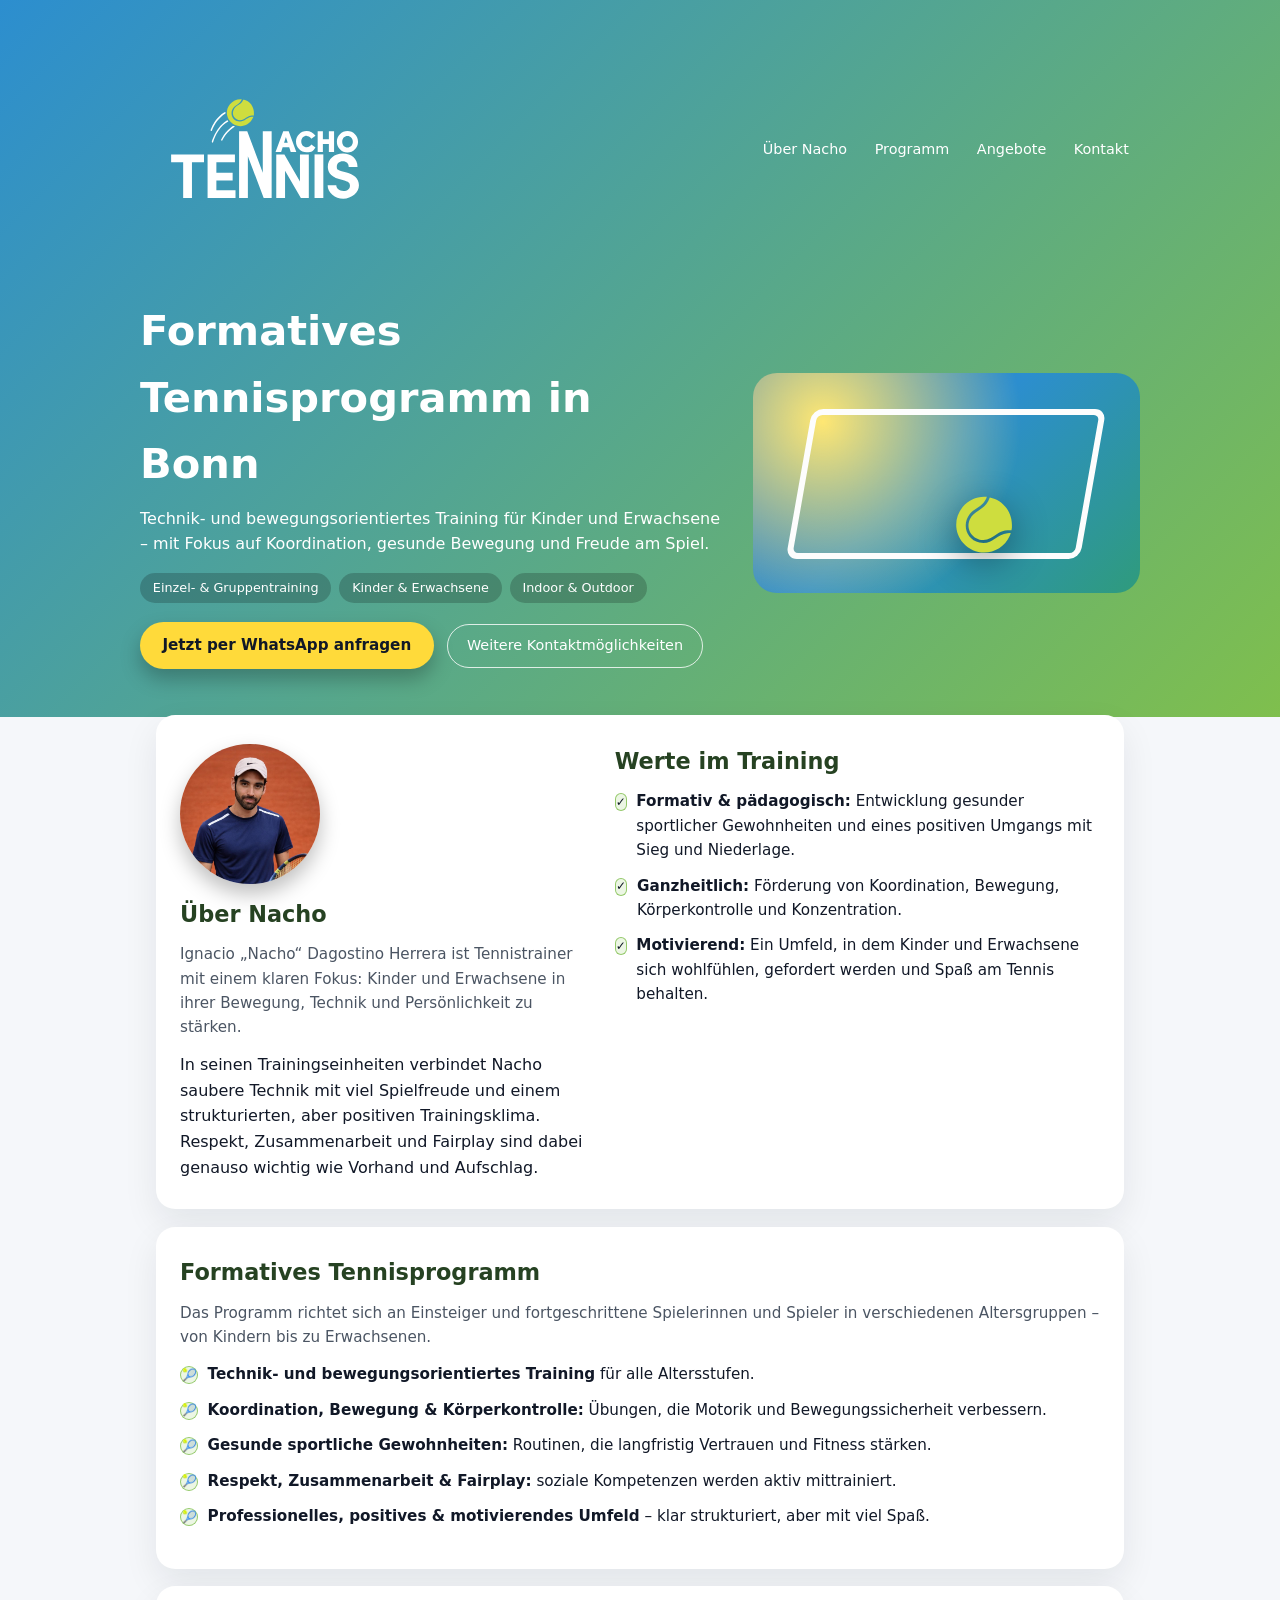
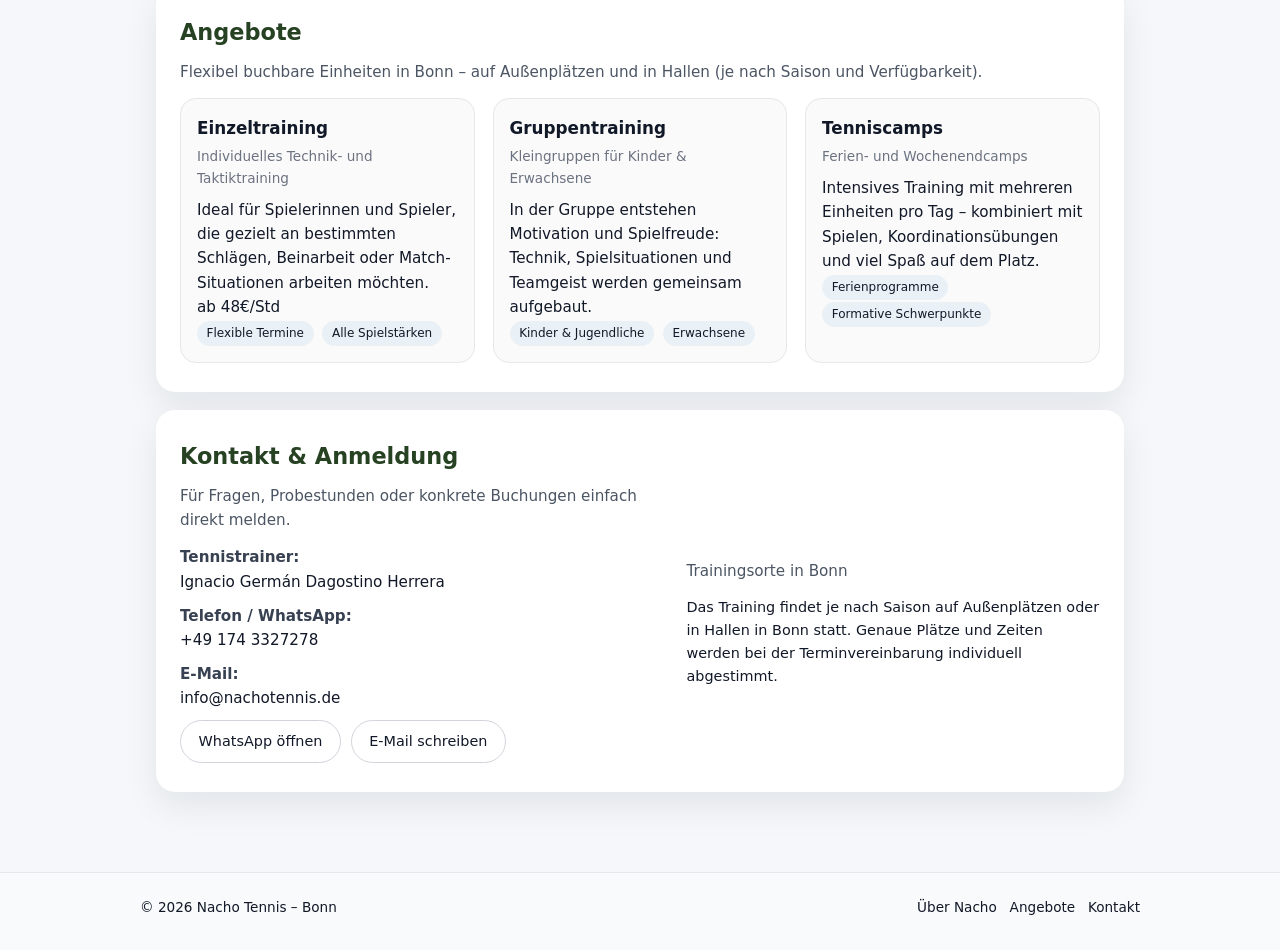
==== index.html @ 1a4c2d57 "Update index.html" ====
<html lang="de">
<head>
  <meta charset="UTF-8" />
  <title>Nacho Tennis – Formativer Tennisunterricht in Bonn</title>
  <meta name="viewport" content="width=device-width, initial-scale=1" />
  <meta name="description" content="Formatives Tennisprogramm in Bonn für Kinder und Erwachsene. Einzeltraining, Gruppentraining und Tenniscamps mit Tennistrainer Ignacio &quot;Nacho&quot; Dagostino Herrera." />
  <style>
    :root {
      --green: #7fbf4d;
      --dark-green: #264222;
      --blue: #2c8ecf;
      --bg: #f5f7fa;
      --accent: #ffda3a;
      --text: #111827;
      --max-width: 1000px;
    }
    * { box-sizing: border-box; margin: 0; padding: 0; }
    body {
      font-family: system-ui, -apple-system, BlinkMacSystemFont, "Segoe UI", sans-serif;
      background: var(--bg);
      color: var(--text);
      line-height: 1.6;
    }
    a { color: inherit; text-decoration: none; }

    header {
      background: linear-gradient(135deg, var(--blue), var(--green));
      color: #fff;
      padding: 1.5rem 1rem 3rem;
    }
    .nav {
      max-width: var(--max-width);
      margin: 0 auto 1.5rem;
      display: flex;
      justify-content: space-between;
      align-items: center;
    }
    .logo-img {
      height: 250px;
      width: auto;
      display: block;
    }
    .nav-links a {
      font-size: 0.9rem;
      padding: 0.3rem 0.7rem;
      border-radius: 999px;
    }
    .nav-links a:hover { background: rgba(255,255,255,0.2); }

    .hero {
      max-width: var(--max-width);
      margin: 0 auto;
      display: grid;
      grid-template-columns: minmax(0, 3fr) minmax(0, 2fr);
      gap: 2rem;
      align-items: center;
    }
    .hero h1 {
      font-size: clamp(2rem, 4vw, 2.6rem);
      margin-bottom: 0.5rem;
    }
    .hero p { margin-bottom: 1rem; }
    .hero-tags {
      display: flex;
      flex-wrap: wrap;
      gap: 0.5rem;
      margin-bottom: 1.2rem;
    }
    .hero-tag {
      font-size: 0.8rem;
      padding: 0.3rem 0.8rem;
      border-radius: 999px;
      background: rgba(0,0,0,0.2);
    }
    .btn-primary {
      display: inline-flex;
      align-items: center;
      justify-content: center;
      border-radius: 999px;
      padding: 0.7rem 1.4rem;
      background: var(--accent);
      color: #111827;
      font-weight: 600;
      font-size: 0.95rem;
      box-shadow: 0 10px 20px rgba(0,0,0,0.25);
      margin-right: 0.5rem;
    }
    .btn-primary:hover { transform: translateY(-1px); box-shadow: 0 14px 26px rgba(0,0,0,0.3); }
    .btn-secondary {
      display: inline-flex;
      align-items: center;
      justify-content: center;
      border-radius: 999px;
      padding: 0.6rem 1.2rem;
      border: 1px solid rgba(255,255,255,0.8);
      font-size: 0.9rem;
    }

    .hero-image {
      border-radius: 1.5rem;
      min-height: 220px;
      background:
        radial-gradient(circle at 18% 22%, #ffe773, transparent 55%),
        linear-gradient(135deg, #2e7ac2 0%, #2c8ecf 45%, #2f9b7c 100%);
      position: relative;
      overflow: hidden;
    }
    .hero-court-line {
      position: absolute;
      inset: 16% 12%;
      border: 6px solid #fdfdfd;
      border-radius: 0.7rem;
      transform: skewX(-10deg);
    }

  /* Pelota SVG personalizada */
.hero-ball-img {
  position: absolute;
  width: 70px;      /* ajusta este tamaño si la quieres más grande o más pequeña */
  left: 60%;
  bottom: 18%;
  transform: translateX(-50%);
  filter: drop-shadow(0 10px 18px rgba(0,0,0,0.4));
}

    main {
      max-width: var(--max-width);
      margin: -1.2rem auto 3rem;
      padding: 0 1rem 2rem;
    }
    section {
      background: #fff;
      border-radius: 1.2rem;
      padding: 1.8rem 1.5rem;
      margin-top: 1.1rem;
      box-shadow: 0 14px 35px rgba(15,23,42,0.08);
    }
    section h2 {
      font-size: 1.4rem;
      color: var(--dark-green);
      margin-bottom: 0.6rem;
    }
    .section-subtitle {
      font-size: 0.95rem;
      color: #4b5563;
      margin-bottom: 0.8rem;
    }

    .grid-two {
      display: grid;
      grid-template-columns: minmax(0,1.1fr) minmax(0,1.3fr);
      gap: 1.5rem;
      align-items: flex-start;
    }

    /* Foto de Nacho */
    .nacho-photo {
      width: 140px;
      height: 140px;
      border-radius: 999px;
      object-fit: cover;
      box-shadow: 0 10px 20px rgba(0,0,0,0.25);
      margin-bottom: 0.8rem;
    }

    .list-icon {
      list-style: none;
    }
    .list-icon li {
      display: flex;
      gap: 0.6rem;
      margin-bottom: 0.7rem;
      font-size: 0.95rem;
    }
    .bullet {
      width: 18px;
      height: 18px;
      border-radius: 999px;
      background: rgba(127,191,77,0.15);
      border: 1px solid rgba(127,191,77,0.8);
      display: inline-flex;
      align-items: center;
      justify-content: center;
      font-size: 0.75rem;
      margin-top: 0.25rem;
    }

    .offers {
      display: grid;
      grid-template-columns: repeat(auto-fit, minmax(230px, 1fr));
      gap: 1.1rem;
      margin-top: 0.5rem;
    }
    .offer-card {
      border-radius: 1rem;
      border: 1px solid #e5e7eb;
      background: #fafafa;
      padding: 1rem;
      font-size: 0.95rem;
    }
    .offer-card h3 {
      font-size: 1.05rem;
      margin-bottom: 0.3rem;
    }
    .offer-meta {
      font-size: 0.85rem;
      color: #6b7280;
      margin-bottom: 0.5rem;
    }
    .pill {
      display: inline-block;
      padding: 0.2rem 0.6rem;
      border-radius: 999px;
      background: rgba(44,142,207,0.08);
      font-size: 0.75rem;
      margin-right: 0.25rem;
      margin-top: 0.1rem;
    }

    .contact-grid {
      display: grid;
      grid-template-columns: minmax(0,1.4fr) minmax(0,1.2fr);
      gap: 1.5rem;
      align-items: center;
    }
    .contact-item { margin-bottom: 0.6rem; font-size: 0.95rem; }
    .contact-label { font-weight: 600; color: #374151; }
    .contact-actions {
      display: flex;
      flex-wrap: wrap;
      gap: 0.6rem;
      margin-top: 0.6rem;
    }
    .btn-outline {
      border-radius: 999px;
      border: 1px solid #d1d5db;
      padding: 0.55rem 1.1rem;
      font-size: 0.9rem;
      background: #fff;
      display: inline-flex;
      align-items: center;
      justify-content: center;
    }
    .btn-outline:hover { background: #f3f4f6; }

    footer {
      border-top: 1px solid #e5e7eb;
      padding: 1.5rem 1rem 2rem;
      background: #f9fafb;
      font-size: 0.85rem;
    }
    .footer-inner {
      max-width: var(--max-width);
      margin: 0 auto;
      display: flex;
      flex-wrap: wrap;
      justify-content: space-between;
      gap: 0.8rem;
      align-items: center;
    }
    .footer-links {
      display: flex;
      flex-wrap: wrap;
      gap: 0.8rem;
    }

    @media (max-width: 800px) {
      .hero { grid-template-columns: minmax(0,1fr); }
      .hero-image { order: -1; }
      .nav-links { display: none; }
      main { margin-top: -0.8rem; }
      .grid-two, .contact-grid { grid-template-columns: minmax(0,1fr); }
    }
    @media (max-width: 600px) {
      section { padding: 1.4rem 1.1rem; }
    }
  </style>
</head>
<body>
<header>
  <div class="nav">
    <a href="#" class="logo">
      <img src="Logo_Nacho-03.svg" alt="Nacho Tennis Logo" class="logo-img" />
    </a>
    <nav class="nav-links">
      <a href="#about">Über Nacho</a>
      <a href="#program">Programm</a>
      <a href="#offers">Angebote</a>
      <a href="#contact">Kontakt</a>
    </nav>
  </div>

  <div class="hero">
    <div>
      <h1>Formatives Tennisprogramm in Bonn</h1>
      <p>
        Technik- und bewegungsorientiertes Training für Kinder und Erwachsene – 
        mit Fokus auf Koordination, gesunde Bewegung und Freude am Spiel.
      </p>
      <div class="hero-tags">
        <div class="hero-tag">Einzel- &amp; Gruppentraining</div>
        <div class="hero-tag">Kinder &amp; Erwachsene</div>
        <div class="hero-tag">Indoor &amp; Outdoor</div>
      </div>
      <a class="btn-primary" href="https://wa.me/491743327278">Jetzt per WhatsApp anfragen</a>
      <a class="btn-secondary" href="#contact">Weitere Kontaktmöglichkeiten</a>
    </div>
    
<div class="hero-image" aria-hidden="true">
  <div class="hero-court-line"></div>
  <img src="pelota.svg" alt="Tennisball" class="hero-ball-img" />
</div>
    
  </div>
</header>

<main>
  <section id="about">
    <div class="grid-two">
      <div>
        <img src="nacho.jpg" alt="Ignacio &quot;Nacho&quot; Dagostino Herrera" class="nacho-photo" />
        <h2>Über Nacho</h2>
        <p class="section-subtitle">
          Ignacio „Nacho“ Dagostino Herrera ist Tennistrainer mit einem klaren Fokus:
          Kinder und Erwachsene in ihrer Bewegung, Technik und Persönlichkeit zu stärken.
        </p>
        <p>
          In seinen Trainingseinheiten verbindet Nacho saubere Technik mit viel Spielfreude
          und einem strukturierten, aber positiven Trainingsklima. Respekt, Zusammenarbeit
          und Fairplay sind dabei genauso wichtig wie Vorhand und Aufschlag.
        </p>
      </div>
      <div>
        <h2>Werte im Training</h2>
        <ul class="list-icon">
          <li>
            <div class="bullet">✓</div>
            <div><strong>Formativ &amp; pädagogisch:</strong> Entwicklung gesunder sportlicher Gewohnheiten
              und eines positiven Umgangs mit Sieg und Niederlage.</div>
          </li>
          <li>
            <div class="bullet">✓</div>
            <div><strong>Ganzheitlich:</strong> Förderung von Koordination, Bewegung, Körperkontrolle
              und Konzentration.</div>
          </li>
          <li>
            <div class="bullet">✓</div>
            <div><strong>Motivierend:</strong> Ein Umfeld, in dem Kinder und Erwachsene sich wohlfühlen,
              gefordert werden und Spaß am Tennis behalten.</div>
          </li>
        </ul>
      </div>
    </div>
  </section>

  <section id="program">
    <h2>Formatives Tennisprogramm</h2>
    <p class="section-subtitle">
      Das Programm richtet sich an Einsteiger und fortgeschrittene Spielerinnen und Spieler in
      verschiedenen Altersgruppen – von Kindern bis zu Erwachsenen.
    </p>
    <ul class="list-icon">
      <li>
        <div class="bullet">🎾</div>
        <div><strong>Technik- und bewegungsorientiertes Training</strong> für alle Altersstufen.</div>
      </li>
      <li>
        <div class="bullet">🎾</div>
        <div><strong>Koordination, Bewegung &amp; Körperkontrolle:</strong> Übungen, die Motorik und
          Bewegungssicherheit verbessern.</div>
      </li>
      <li>
        <div class="bullet">🎾</div>
        <div><strong>Gesunde sportliche Gewohnheiten:</strong> Routinen, die langfristig Vertrauen
          und Fitness stärken.</div>
      </li>
      <li>
        <div class="bullet">🎾</div>
        <div><strong>Respekt, Zusammenarbeit &amp; Fairplay:</strong> soziale Kompetenzen werden aktiv
          mittrainiert.</div>
      </li>
      <li>
        <div class="bullet">🎾</div>
        <div><strong>Professionelles, positives &amp; motivierendes Umfeld</strong> – klar strukturiert,
          aber mit viel Spaß.</div>
      </li>
    </ul>
  </section>

  <section id="offers">
    <h2>Angebote</h2>
    <p class="section-subtitle">
      Flexibel buchbare Einheiten in Bonn – auf Außenplätzen und in Hallen (je nach Saison und Verfügbarkeit).
    </p>
    <div class="offers">
      <div class="offer-card">
        <h3>Einzeltraining</h3>
        <div class="offer-meta">Individuelles Technik- und Taktiktraining</div>
        <p>Ideal für Spielerinnen und Spieler, die gezielt an bestimmten Schlägen,
          Beinarbeit oder Match-Situationen arbeiten möchten. <p>

           <p>ab 48€/Std </p>
        <div>
          <span class="pill">Flexible Termine</span>
          <span class="pill">Alle Spielstärken</span>
        </div>
      </div>
      <div class="offer-card">
        <h3>Gruppentraining</h3>
        <div class="offer-meta">Kleingruppen für Kinder &amp; Erwachsene</div>
        <p>In der Gruppe entstehen Motivation und Spielfreude: Technik, Spielsituationen
          und Teamgeist werden gemeinsam aufgebaut.</p>
        <div>
          <span class="pill">Kinder &amp; Jugendliche</span>
          <span class="pill">Erwachsene</span>
        </div>
      </div>
      <div class="offer-card">
        <h3>Tenniscamps</h3>
        <div class="offer-meta">Ferien- und Wochenendcamps</div>
        <p>Intensives Training mit mehreren Einheiten pro Tag – kombiniert mit Spielen,
          Koordinationsübungen und viel Spaß auf dem Platz.</p>
        <div>
          <span class="pill">Ferienprogramme</span>
          <span class="pill">Formative Schwerpunkte</span>
        </div>
      </div>
    </div>
  </section>

  <section id="contact">
    <h2>Kontakt &amp; Anmeldung</h2>
    <div class="contact-grid">
      <div>
        <p class="section-subtitle">
          Für Fragen, Probestunden oder konkrete Buchungen einfach direkt melden.
        </p>
        <div class="contact-item">
          <span class="contact-label">Tennistrainer:</span><br />
          Ignacio Germán Dagostino Herrera
        </div>
        <div class="contact-item">
          <span class="contact-label">Telefon / WhatsApp:</span><br />
          <a href="https://wa.me/491743327278">+49 174 3327278</a>
        </div>
        <div class="contact-item">
          <span class="contact-label">E-Mail:</span><br />
          <a href="mailto:info@nachotennis.de">info@nachotennis.de</a>
        </div>
        <div class="contact-actions">
          <a class="btn-outline" href="https://wa.me/491743327278">WhatsApp öffnen</a>
          <a class="btn-outline" href="mailto:info@nachotennis.de">E-Mail schreiben</a>
        </div>
      </div>
      <div>
        <p class="section-subtitle">
          Trainingsorte in Bonn
        </p>
        <p style="font-size:0.9rem;">
          Das Training findet je nach Saison auf Außenplätzen oder in Hallen in Bonn statt.
          Genaue Plätze und Zeiten werden bei der Terminvereinbarung individuell abgestimmt.
        </p>
      </div>
    </div>
  </section>
</main>

<footer>
  <div class="footer-inner">
    <div>© <span id="year"></span> Nacho Tennis – Bonn</div>
    <div class="footer-links">
      <a href="#about">Über Nacho</a>
      <a href="#offers">Angebote</a>
      <a href="#contact">Kontakt</a>
    </div>
  </div>
  <script>
    document.getElementById("year").textContent = new Date().getFullYear();
  </script>
</footer>
</body>
</html>
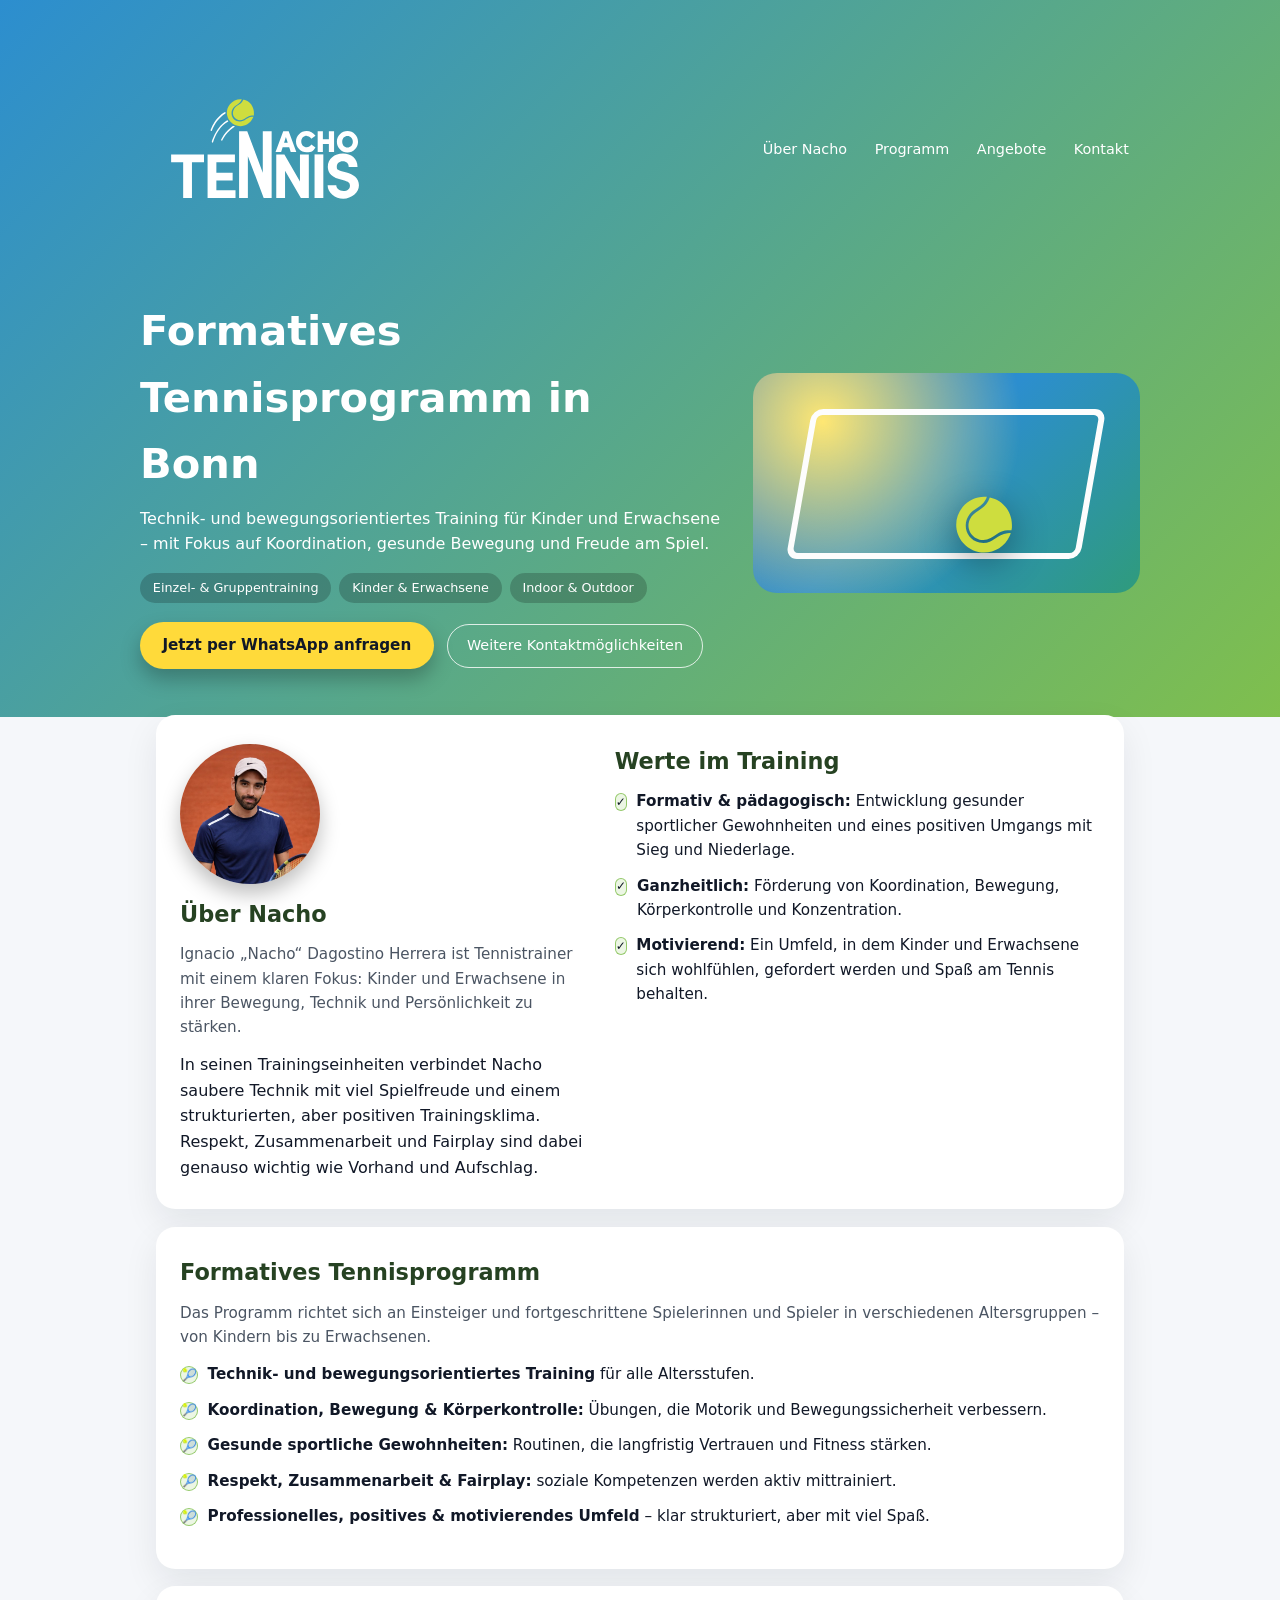
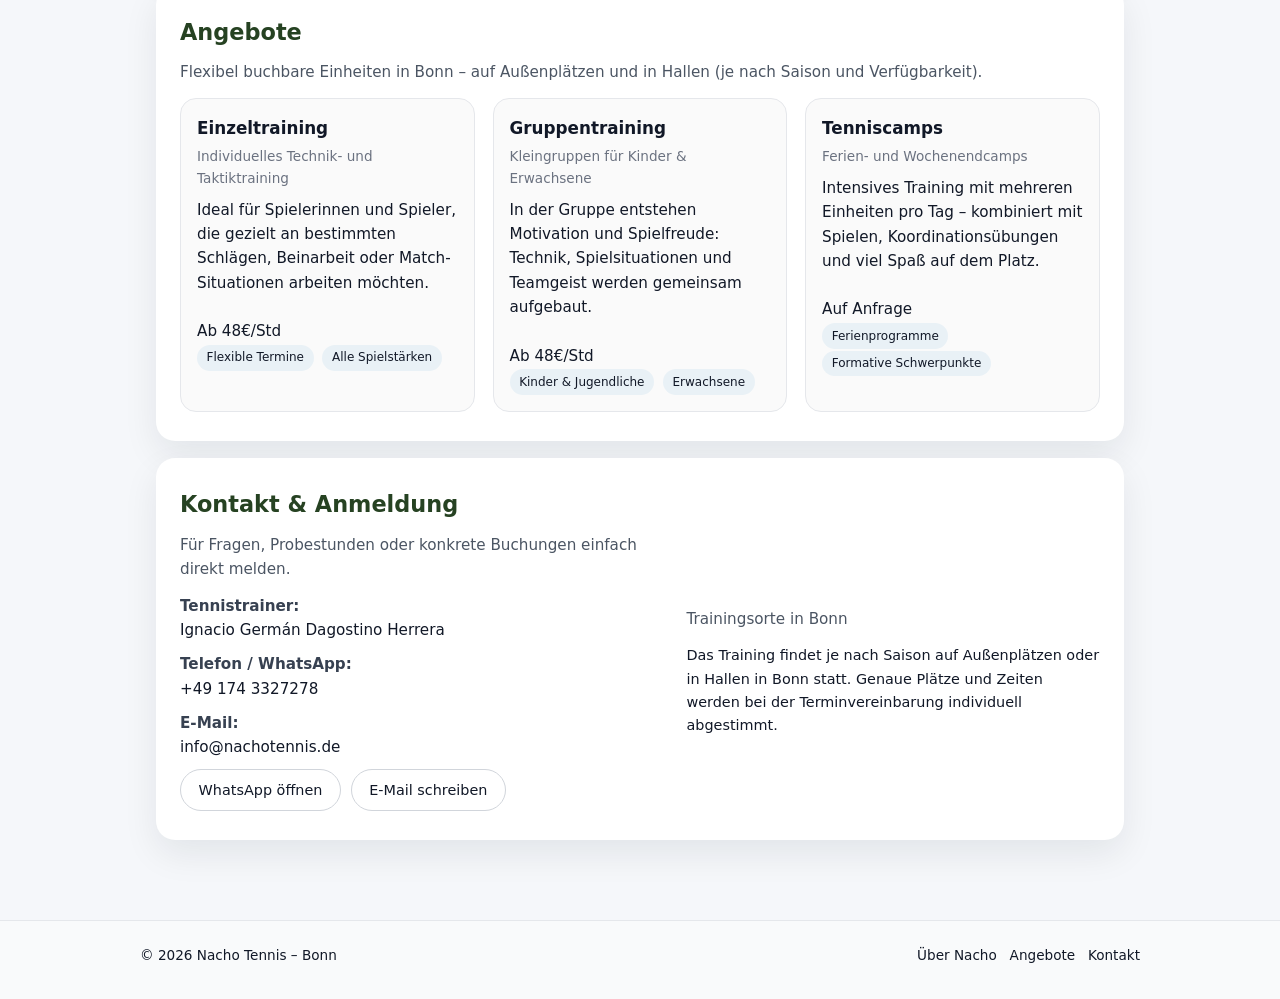
==== commit 3d70f1de: "Update index.html" ====
--- a/index.html
+++ b/index.html
@@ -397,9 +397,7 @@
         <h3>Einzeltraining</h3>
         <div class="offer-meta">Individuelles Technik- und Taktiktraining</div>
         <p>Ideal für Spielerinnen und Spieler, die gezielt an bestimmten Schlägen,
-          Beinarbeit oder Match-Situationen arbeiten möchten. <p>
-
-           <p>ab 48€/Std </p>
+          Beinarbeit oder Match-Situationen arbeiten möchten. <br> <br> Ab 48€/Std </p>
         <div>
           <span class="pill">Flexible Termine</span>
           <span class="pill">Alle Spielstärken</span>
@@ -409,7 +407,7 @@
         <h3>Gruppentraining</h3>
         <div class="offer-meta">Kleingruppen für Kinder &amp; Erwachsene</div>
         <p>In der Gruppe entstehen Motivation und Spielfreude: Technik, Spielsituationen
-          und Teamgeist werden gemeinsam aufgebaut.</p>
+          und Teamgeist werden gemeinsam aufgebaut.<br> <br> Ab 48€/Std </p>
         <div>
           <span class="pill">Kinder &amp; Jugendliche</span>
           <span class="pill">Erwachsene</span>
@@ -419,7 +417,7 @@
         <h3>Tenniscamps</h3>
         <div class="offer-meta">Ferien- und Wochenendcamps</div>
         <p>Intensives Training mit mehreren Einheiten pro Tag – kombiniert mit Spielen,
-          Koordinationsübungen und viel Spaß auf dem Platz.</p>
+          Koordinationsübungen und viel Spaß auf dem Platz.<br> <br> Auf Anfrage </p>
         <div>
           <span class="pill">Ferienprogramme</span>
           <span class="pill">Formative Schwerpunkte</span>
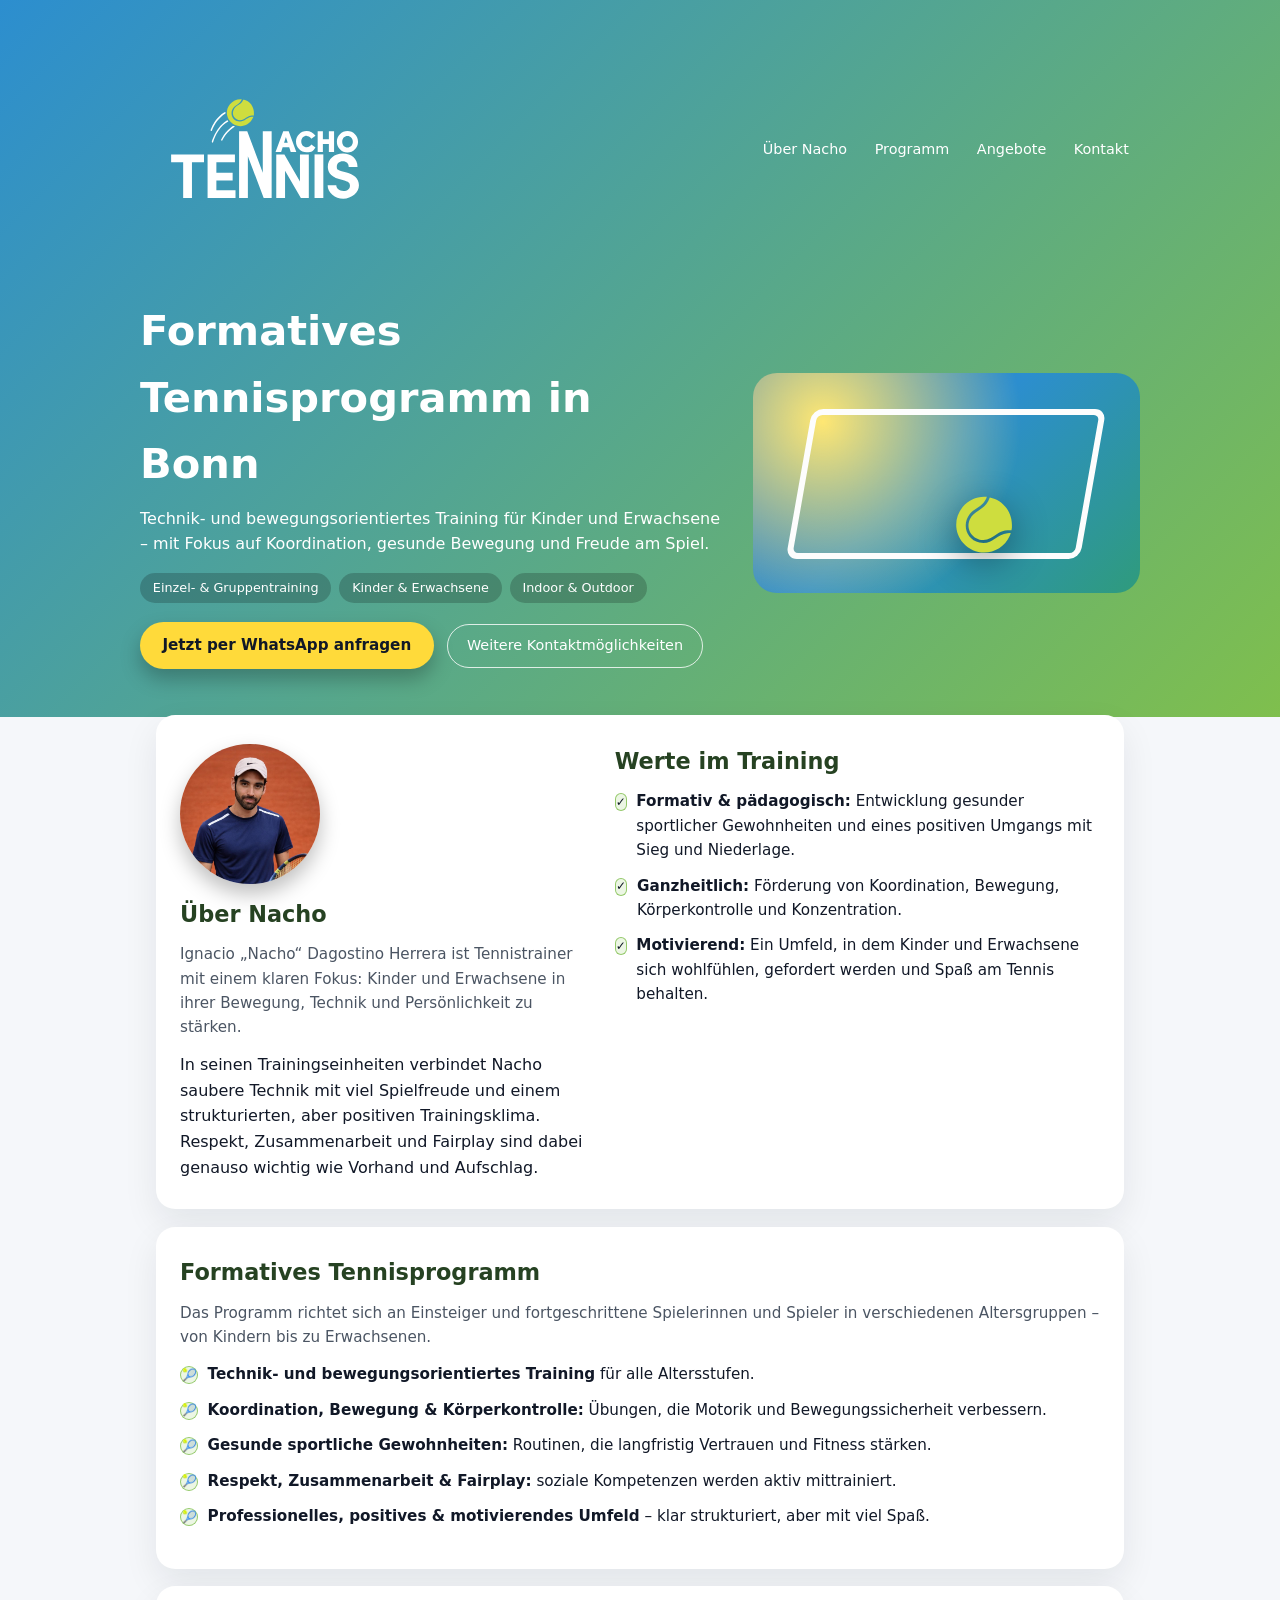
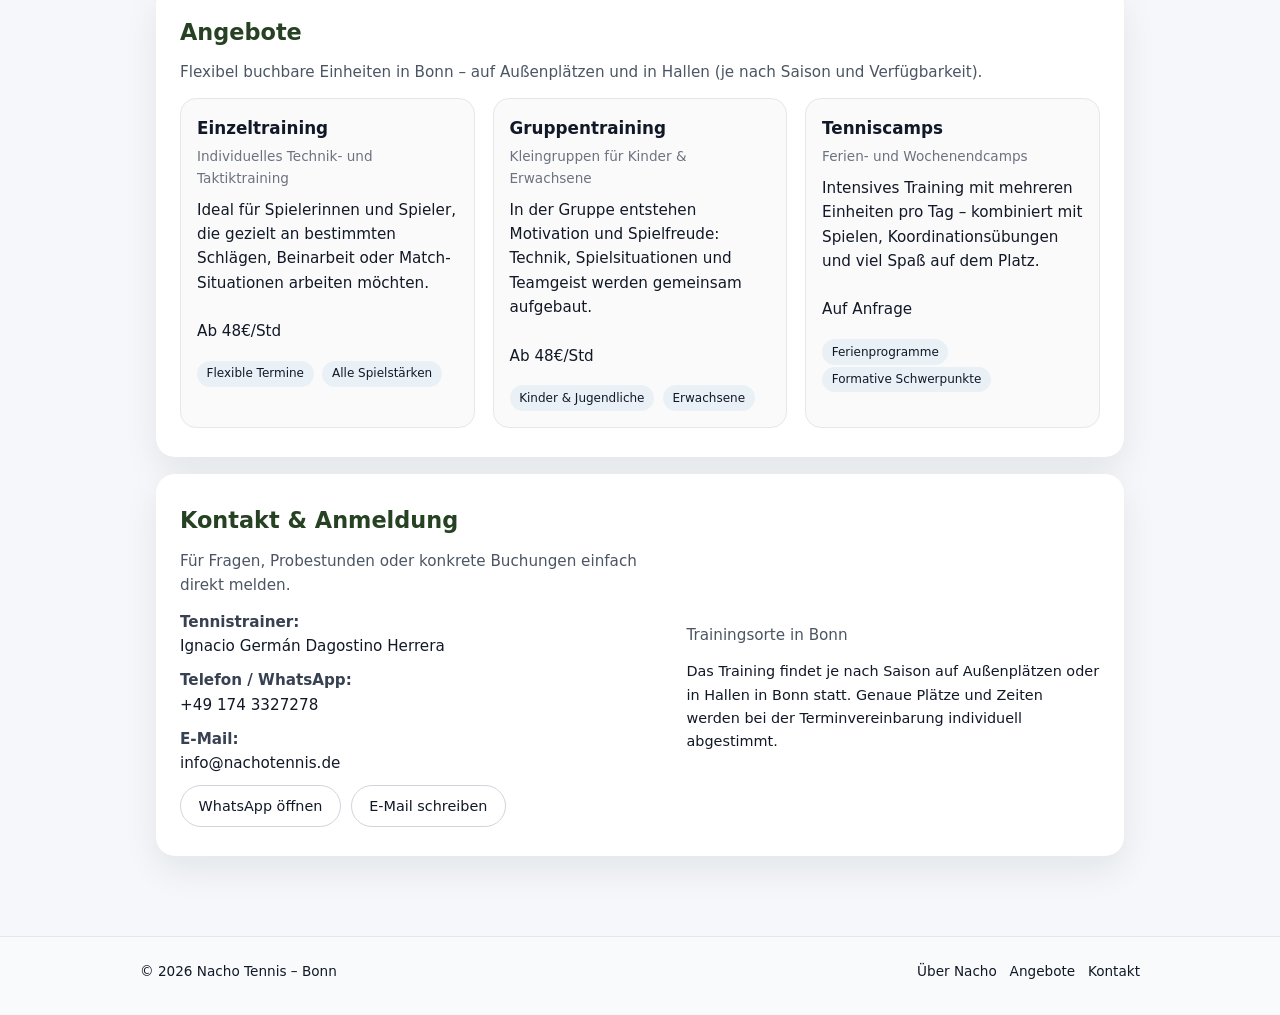
==== commit 6cda0215: "Update index.html" ====
--- a/index.html
+++ b/index.html
@@ -198,6 +198,9 @@
       padding: 1rem;
       font-size: 0.95rem;
     }
+    .offer-card p {
+  margin-bottom: 1rem;
+}
     .offer-card h3 {
       font-size: 1.05rem;
       margin-bottom: 0.3rem;
@@ -407,7 +410,7 @@
         <h3>Gruppentraining</h3>
         <div class="offer-meta">Kleingruppen für Kinder &amp; Erwachsene</div>
         <p>In der Gruppe entstehen Motivation und Spielfreude: Technik, Spielsituationen
-          und Teamgeist werden gemeinsam aufgebaut.<br> <br> Ab 48€/Std </p>
+          und Teamgeist werden gemeinsam aufgebaut.<br> <br> Ab 48€/Std</p>
         <div>
           <span class="pill">Kinder &amp; Jugendliche</span>
           <span class="pill">Erwachsene</span>
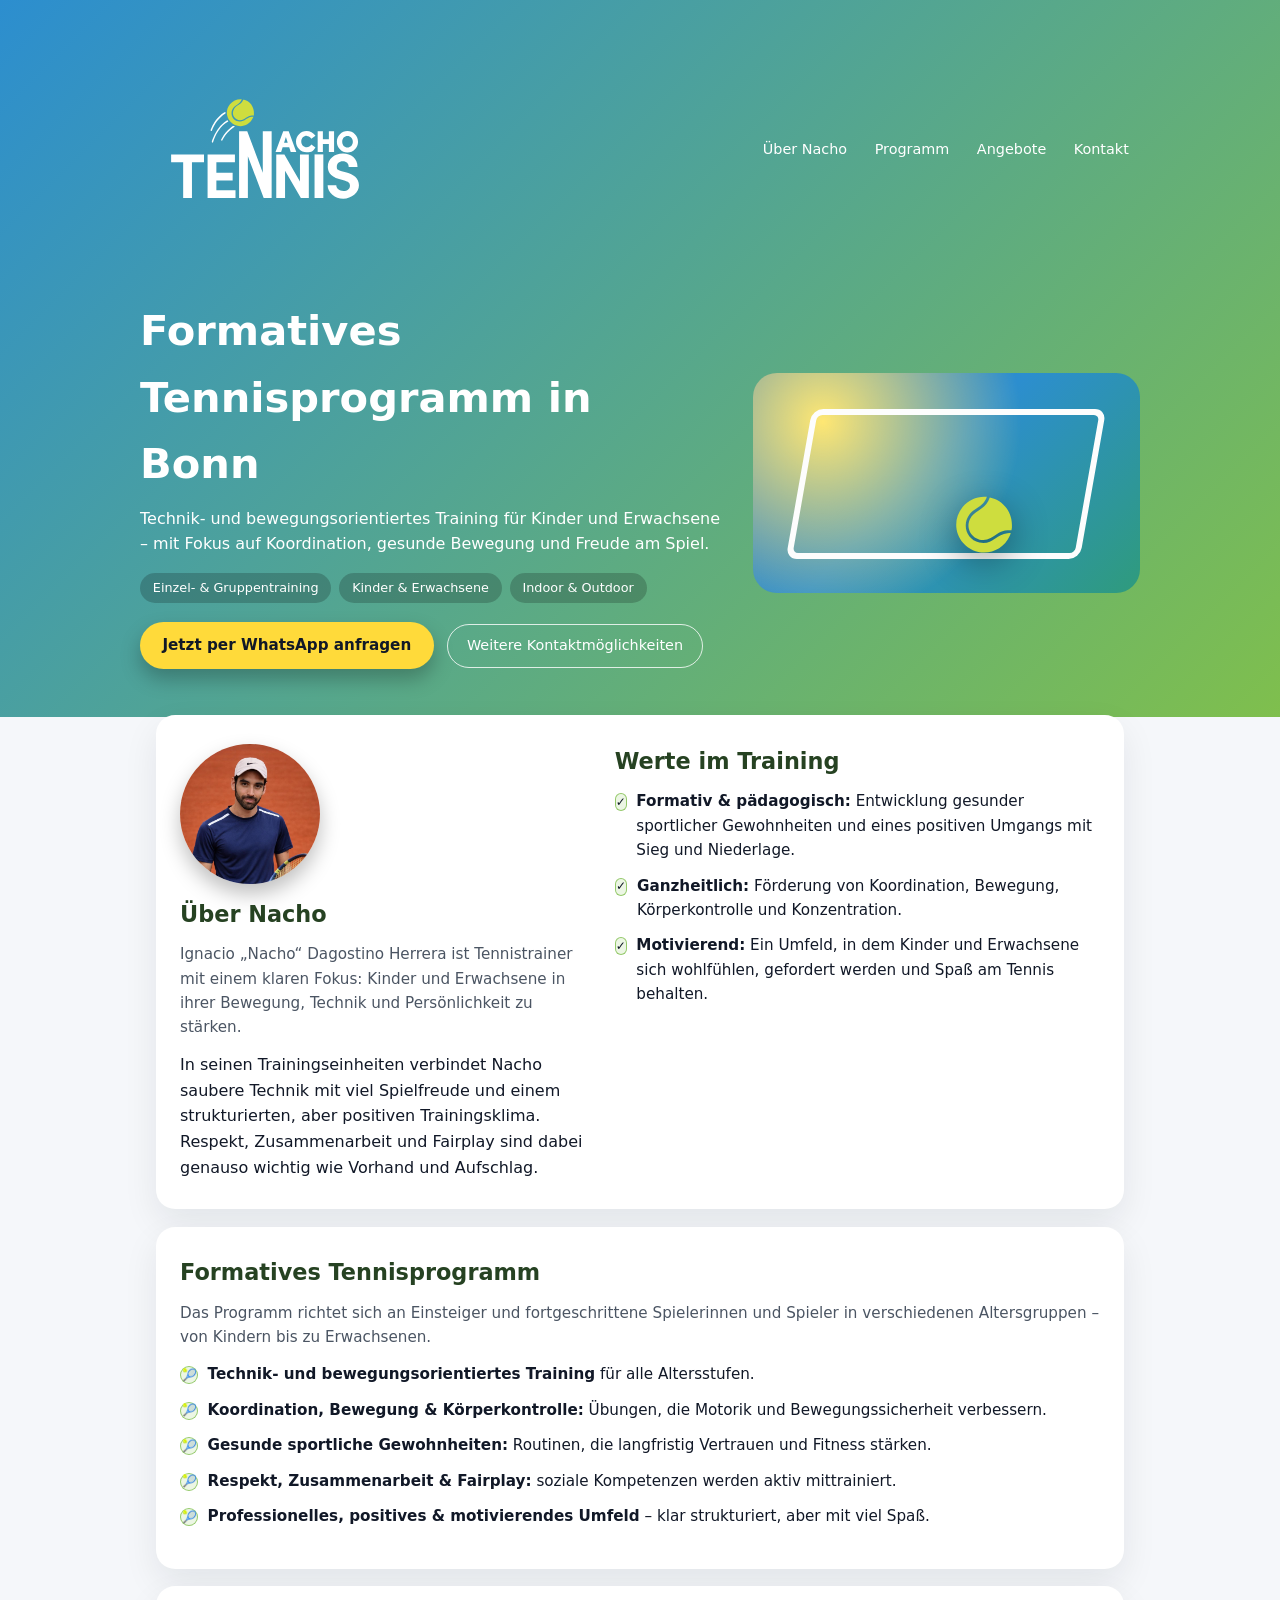
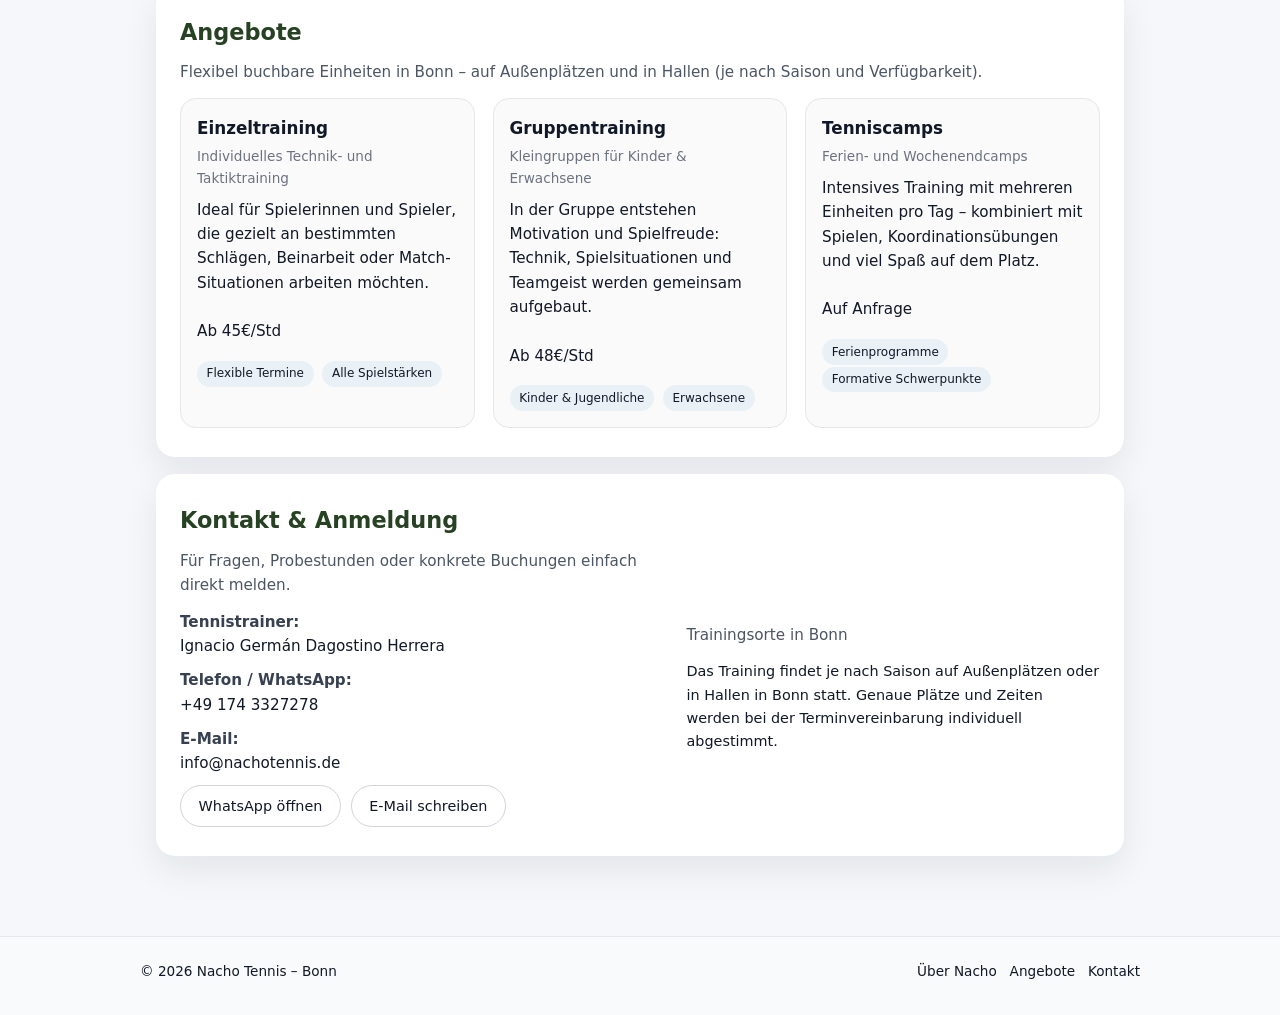
==== commit 09e5aaf3: "Update index.html" ====
--- a/index.html
+++ b/index.html
@@ -400,7 +400,7 @@
         <h3>Einzeltraining</h3>
         <div class="offer-meta">Individuelles Technik- und Taktiktraining</div>
         <p>Ideal für Spielerinnen und Spieler, die gezielt an bestimmten Schlägen,
-          Beinarbeit oder Match-Situationen arbeiten möchten. <br> <br> Ab 48€/Std </p>
+          Beinarbeit oder Match-Situationen arbeiten möchten. <br> <br> Ab 45€/Std </p>
         <div>
           <span class="pill">Flexible Termine</span>
           <span class="pill">Alle Spielstärken</span>
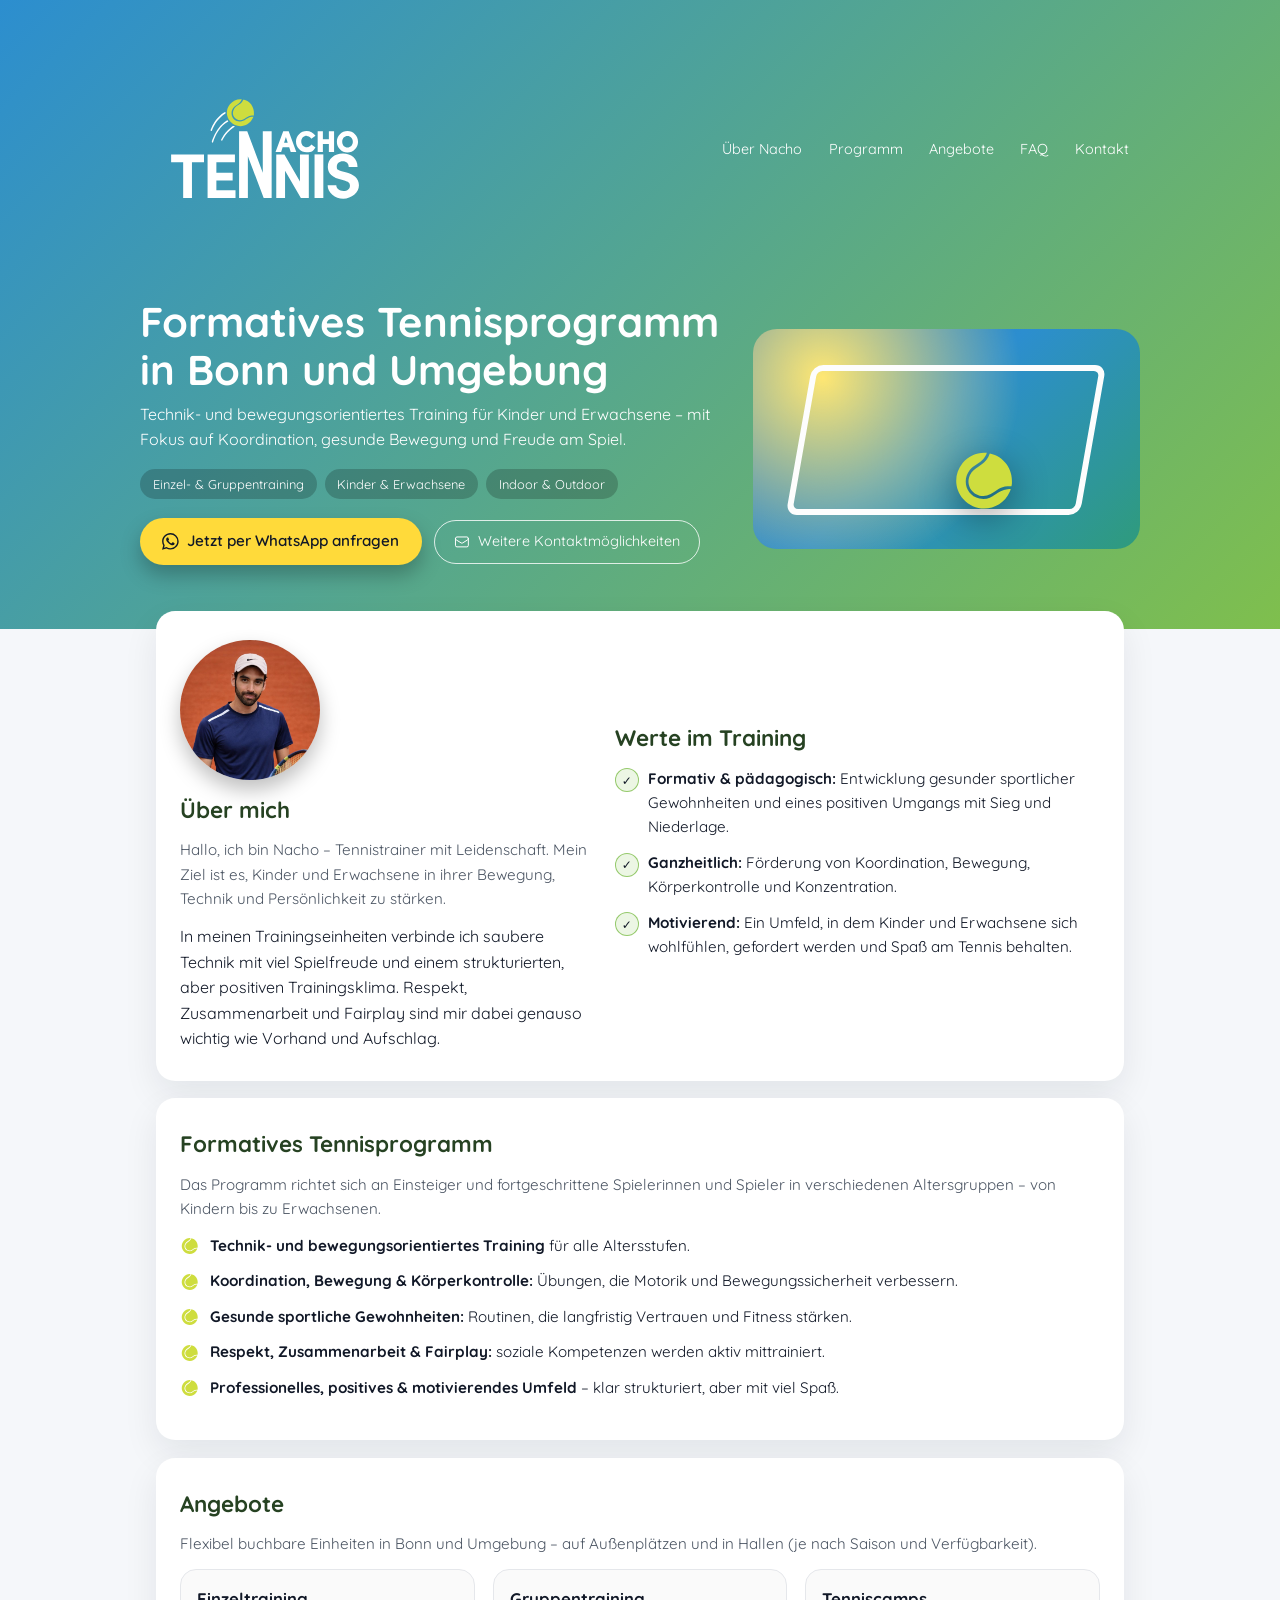
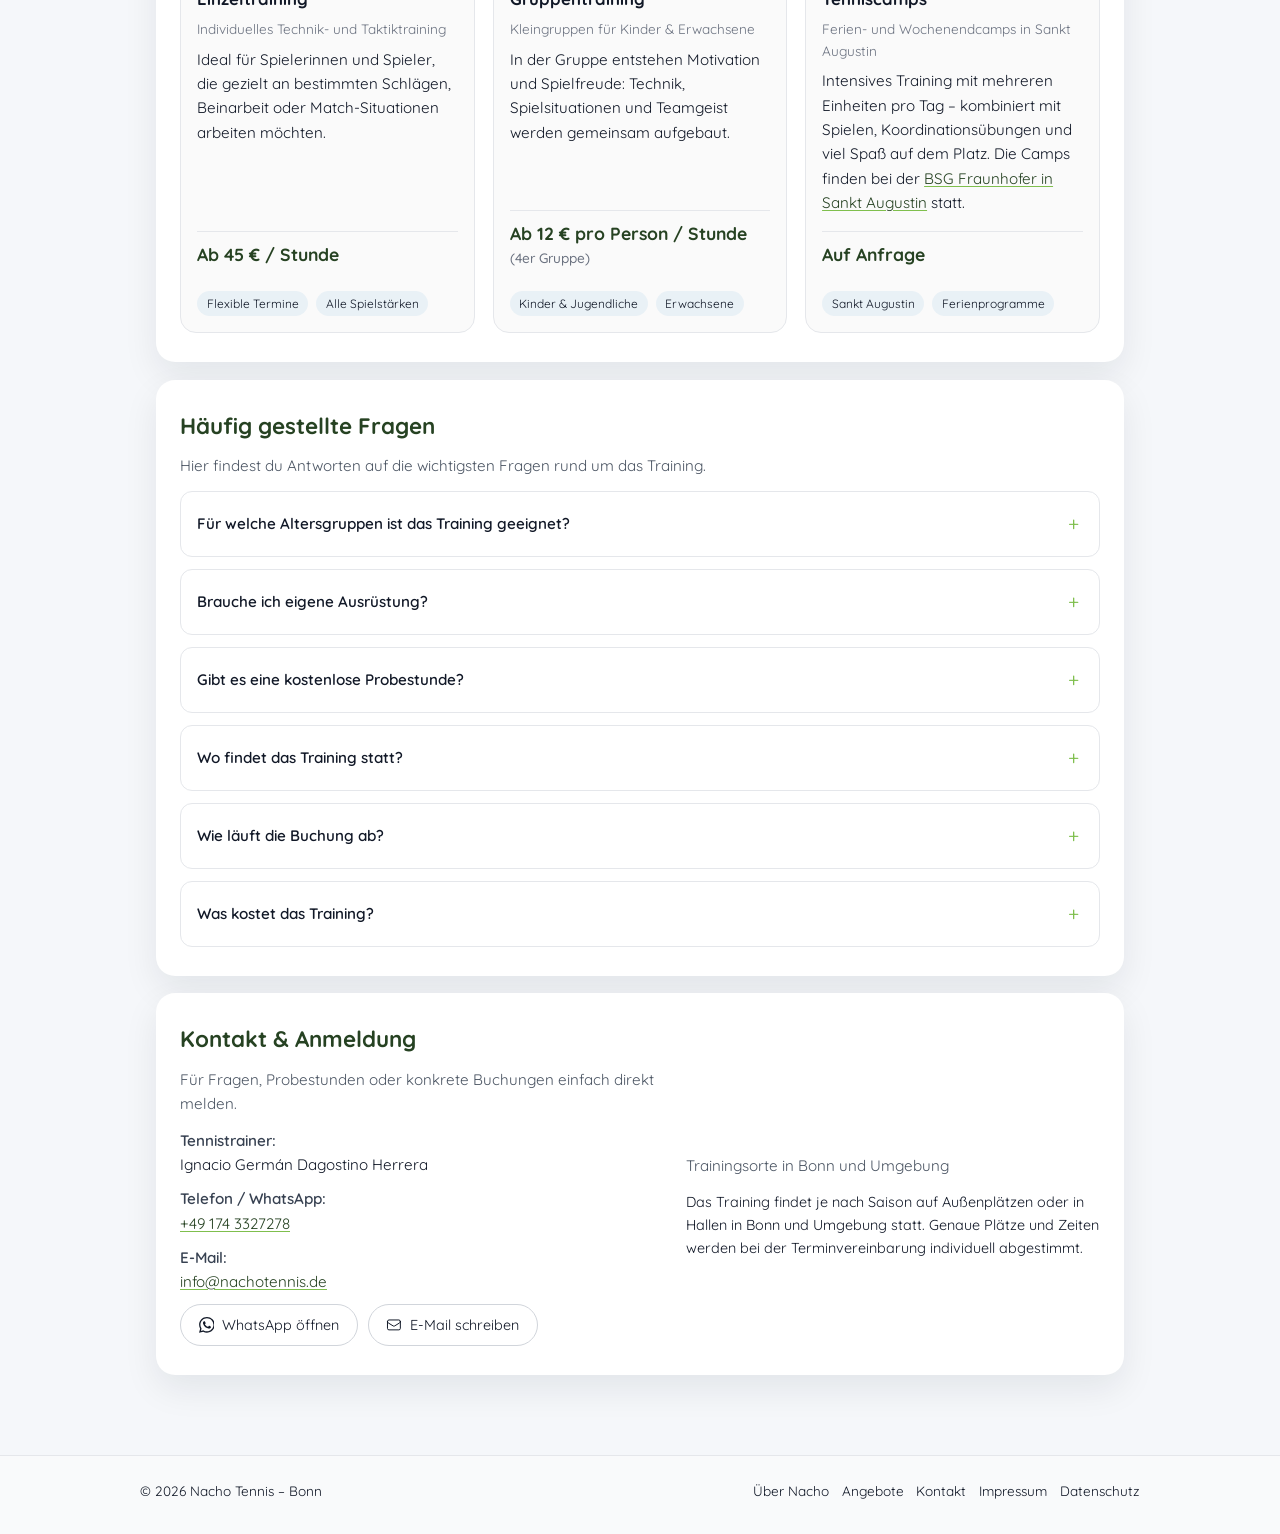
==== commit 058be2c5: "feat: add interactive features and styles for navigation, modals, and animations - Implemented JavaS" ====
--- a/index.html
+++ b/index.html
@@ -1,483 +1,530 @@
 <html lang="de">
-<head>
-  <meta charset="UTF-8" />
-  <title>Nacho Tennis – Formativer Tennisunterricht in Bonn</title>
-  <meta name="viewport" content="width=device-width, initial-scale=1" />
-  <meta name="description" content="Formatives Tennisprogramm in Bonn für Kinder und Erwachsene. Einzeltraining, Gruppentraining und Tenniscamps mit Tennistrainer Ignacio &quot;Nacho&quot; Dagostino Herrera." />
-  <style>
-    :root {
-      --green: #7fbf4d;
-      --dark-green: #264222;
-      --blue: #2c8ecf;
-      --bg: #f5f7fa;
-      --accent: #ffda3a;
-      --text: #111827;
-      --max-width: 1000px;
-    }
-    * { box-sizing: border-box; margin: 0; padding: 0; }
-    body {
-      font-family: system-ui, -apple-system, BlinkMacSystemFont, "Segoe UI", sans-serif;
-      background: var(--bg);
-      color: var(--text);
-      line-height: 1.6;
-    }
-    a { color: inherit; text-decoration: none; }
-
-    header {
-      background: linear-gradient(135deg, var(--blue), var(--green));
-      color: #fff;
-      padding: 1.5rem 1rem 3rem;
-    }
-    .nav {
-      max-width: var(--max-width);
-      margin: 0 auto 1.5rem;
-      display: flex;
-      justify-content: space-between;
-      align-items: center;
-    }
-    .logo-img {
-      height: 250px;
-      width: auto;
-      display: block;
-    }
-    .nav-links a {
-      font-size: 0.9rem;
-      padding: 0.3rem 0.7rem;
-      border-radius: 999px;
-    }
-    .nav-links a:hover { background: rgba(255,255,255,0.2); }
-
-    .hero {
-      max-width: var(--max-width);
-      margin: 0 auto;
-      display: grid;
-      grid-template-columns: minmax(0, 3fr) minmax(0, 2fr);
-      gap: 2rem;
-      align-items: center;
-    }
-    .hero h1 {
-      font-size: clamp(2rem, 4vw, 2.6rem);
-      margin-bottom: 0.5rem;
-    }
-    .hero p { margin-bottom: 1rem; }
-    .hero-tags {
-      display: flex;
-      flex-wrap: wrap;
-      gap: 0.5rem;
-      margin-bottom: 1.2rem;
-    }
-    .hero-tag {
-      font-size: 0.8rem;
-      padding: 0.3rem 0.8rem;
-      border-radius: 999px;
-      background: rgba(0,0,0,0.2);
-    }
-    .btn-primary {
-      display: inline-flex;
-      align-items: center;
-      justify-content: center;
-      border-radius: 999px;
-      padding: 0.7rem 1.4rem;
-      background: var(--accent);
-      color: #111827;
-      font-weight: 600;
-      font-size: 0.95rem;
-      box-shadow: 0 10px 20px rgba(0,0,0,0.25);
-      margin-right: 0.5rem;
-    }
-    .btn-primary:hover { transform: translateY(-1px); box-shadow: 0 14px 26px rgba(0,0,0,0.3); }
-    .btn-secondary {
-      display: inline-flex;
-      align-items: center;
-      justify-content: center;
-      border-radius: 999px;
-      padding: 0.6rem 1.2rem;
-      border: 1px solid rgba(255,255,255,0.8);
-      font-size: 0.9rem;
-    }
-
-    .hero-image {
-      border-radius: 1.5rem;
-      min-height: 220px;
-      background:
-        radial-gradient(circle at 18% 22%, #ffe773, transparent 55%),
-        linear-gradient(135deg, #2e7ac2 0%, #2c8ecf 45%, #2f9b7c 100%);
-      position: relative;
-      overflow: hidden;
-    }
-    .hero-court-line {
-      position: absolute;
-      inset: 16% 12%;
-      border: 6px solid #fdfdfd;
-      border-radius: 0.7rem;
-      transform: skewX(-10deg);
-    }
-
-  /* Pelota SVG personalizada */
-.hero-ball-img {
-  position: absolute;
-  width: 70px;      /* ajusta este tamaño si la quieres más grande o más pequeña */
-  left: 60%;
-  bottom: 18%;
-  transform: translateX(-50%);
-  filter: drop-shadow(0 10px 18px rgba(0,0,0,0.4));
-}
-
-    main {
-      max-width: var(--max-width);
-      margin: -1.2rem auto 3rem;
-      padding: 0 1rem 2rem;
-    }
-    section {
-      background: #fff;
-      border-radius: 1.2rem;
-      padding: 1.8rem 1.5rem;
-      margin-top: 1.1rem;
-      box-shadow: 0 14px 35px rgba(15,23,42,0.08);
-    }
-    section h2 {
-      font-size: 1.4rem;
-      color: var(--dark-green);
-      margin-bottom: 0.6rem;
-    }
-    .section-subtitle {
-      font-size: 0.95rem;
-      color: #4b5563;
-      margin-bottom: 0.8rem;
-    }
-
-    .grid-two {
-      display: grid;
-      grid-template-columns: minmax(0,1.1fr) minmax(0,1.3fr);
-      gap: 1.5rem;
-      align-items: flex-start;
-    }
-
-    /* Foto de Nacho */
-    .nacho-photo {
-      width: 140px;
-      height: 140px;
-      border-radius: 999px;
-      object-fit: cover;
-      box-shadow: 0 10px 20px rgba(0,0,0,0.25);
-      margin-bottom: 0.8rem;
-    }
-
-    .list-icon {
-      list-style: none;
-    }
-    .list-icon li {
-      display: flex;
-      gap: 0.6rem;
-      margin-bottom: 0.7rem;
-      font-size: 0.95rem;
-    }
-    .bullet {
-      width: 18px;
-      height: 18px;
-      border-radius: 999px;
-      background: rgba(127,191,77,0.15);
-      border: 1px solid rgba(127,191,77,0.8);
-      display: inline-flex;
-      align-items: center;
-      justify-content: center;
-      font-size: 0.75rem;
-      margin-top: 0.25rem;
-    }
-
-    .offers {
-      display: grid;
-      grid-template-columns: repeat(auto-fit, minmax(230px, 1fr));
-      gap: 1.1rem;
-      margin-top: 0.5rem;
-    }
-    .offer-card {
-      border-radius: 1rem;
-      border: 1px solid #e5e7eb;
-      background: #fafafa;
-      padding: 1rem;
-      font-size: 0.95rem;
-    }
-    .offer-card p {
-  margin-bottom: 1rem;
-}
-    .offer-card h3 {
-      font-size: 1.05rem;
-      margin-bottom: 0.3rem;
-    }
-    .offer-meta {
-      font-size: 0.85rem;
-      color: #6b7280;
-      margin-bottom: 0.5rem;
-    }
-    .pill {
-      display: inline-block;
-      padding: 0.2rem 0.6rem;
-      border-radius: 999px;
-      background: rgba(44,142,207,0.08);
-      font-size: 0.75rem;
-      margin-right: 0.25rem;
-      margin-top: 0.1rem;
-    }
-
-    .contact-grid {
-      display: grid;
-      grid-template-columns: minmax(0,1.4fr) minmax(0,1.2fr);
-      gap: 1.5rem;
-      align-items: center;
-    }
-    .contact-item { margin-bottom: 0.6rem; font-size: 0.95rem; }
-    .contact-label { font-weight: 600; color: #374151; }
-    .contact-actions {
-      display: flex;
-      flex-wrap: wrap;
-      gap: 0.6rem;
-      margin-top: 0.6rem;
-    }
-    .btn-outline {
-      border-radius: 999px;
-      border: 1px solid #d1d5db;
-      padding: 0.55rem 1.1rem;
-      font-size: 0.9rem;
-      background: #fff;
-      display: inline-flex;
-      align-items: center;
-      justify-content: center;
-    }
-    .btn-outline:hover { background: #f3f4f6; }
-
-    footer {
-      border-top: 1px solid #e5e7eb;
-      padding: 1.5rem 1rem 2rem;
-      background: #f9fafb;
-      font-size: 0.85rem;
-    }
-    .footer-inner {
-      max-width: var(--max-width);
-      margin: 0 auto;
-      display: flex;
-      flex-wrap: wrap;
-      justify-content: space-between;
-      gap: 0.8rem;
-      align-items: center;
-    }
-    .footer-links {
-      display: flex;
-      flex-wrap: wrap;
-      gap: 0.8rem;
-    }
-
-    @media (max-width: 800px) {
-      .hero { grid-template-columns: minmax(0,1fr); }
-      .hero-image { order: -1; }
-      .nav-links { display: none; }
-      main { margin-top: -0.8rem; }
-      .grid-two, .contact-grid { grid-template-columns: minmax(0,1fr); }
-    }
-    @media (max-width: 600px) {
-      section { padding: 1.4rem 1.1rem; }
-    }
-  </style>
-</head>
-<body>
-<header>
-  <div class="nav">
-    <a href="#" class="logo">
-      <img src="Logo_Nacho-03.svg" alt="Nacho Tennis Logo" class="logo-img" />
-    </a>
-    <nav class="nav-links">
-      <a href="#about">Über Nacho</a>
-      <a href="#program">Programm</a>
-      <a href="#offers">Angebote</a>
-      <a href="#contact">Kontakt</a>
-    </nav>
-  </div>
-
-  <div class="hero">
-    <div>
-      <h1>Formatives Tennisprogramm in Bonn</h1>
-      <p>
-        Technik- und bewegungsorientiertes Training für Kinder und Erwachsene – 
-        mit Fokus auf Koordination, gesunde Bewegung und Freude am Spiel.
-      </p>
-      <div class="hero-tags">
-        <div class="hero-tag">Einzel- &amp; Gruppentraining</div>
-        <div class="hero-tag">Kinder &amp; Erwachsene</div>
-        <div class="hero-tag">Indoor &amp; Outdoor</div>
+  <head>
+    <meta charset="UTF-8" />
+    <title>
+      Nacho Tennis – Formativer Tennisunterricht in Bonn und Umgebung
+    </title>
+    <meta name="viewport" content="width=device-width, initial-scale=1" />
+    <meta
+      name="description"
+      content='Formatives Tennisprogramm in Bonn und Umgebung für Kinder und Erwachsene. Einzeltraining, Gruppentraining und Tenniscamps mit Tennistrainer Ignacio "Nacho" Dagostino Herrera.'
+    />
+
+    <!-- Open Graph / WhatsApp Vorschau -->
+    <meta property="og:type" content="website" />
+    <meta property="og:url" content="https://nachotennis.de/" />
+    <meta
+      property="og:title"
+      content="Nacho Tennis – Formativer Tennisunterricht in Bonn und Umgebung"
+    />
+    <meta
+      property="og:description"
+      content="Formatives Tennisprogramm in Bonn und Umgebung für Kinder und Erwachsene. Einzeltraining, Gruppentraining und Tenniscamps."
+    />
+    <meta
+      property="og:image"
+      content="https://nachotennis.de/Logo_Nacho-03.svg"
+    />
+    <meta property="og:locale" content="de_DE" />
+
+    <!-- Twitter Card -->
+    <meta name="twitter:card" content="summary_large_image" />
+    <meta
+      name="twitter:title"
+      content="Nacho Tennis – Formativer Tennisunterricht in Bonn und Umgebung"
+    />
+    <meta
+      name="twitter:description"
+      content="Formatives Tennisprogramm in Bonn und Umgebung für Kinder und Erwachsene."
+    />
+    <meta
+      name="twitter:image"
+      content="https://nachotennis.de/Logo_Nacho-03.svg"
+    />
+
+    <!-- Google Font: Quicksand -->
+    <link rel="preconnect" href="https://fonts.googleapis.com" />
+    <link rel="preconnect" href="https://fonts.gstatic.com" crossorigin />
+    <link
+      href="https://fonts.googleapis.com/css2?family=Quicksand:wght@400;500;600;700&display=swap"
+      rel="stylesheet"
+    />
+
+    <!-- Schema.org LocalBusiness -->
+    <script type="application/ld+json">
+      {
+        "@context": "https://schema.org",
+        "@type": "LocalBusiness",
+        "name": "Nacho Tennis",
+        "description": "Formatives Tennisprogramm in Bonn und Umgebung für Kinder und Erwachsene. Einzeltraining, Gruppentraining und Tenniscamps.",
+        "url": "https://nachotennis.de",
+        "telephone": "+491743327278",
+        "email": "info@nachotennis.de",
+        "image": "https://nachotennis.de/Logo_Nacho-03.svg",
+        "priceRange": "€€",
+        "openingHoursSpecification": {
+          "@type": "OpeningHoursSpecification",
+          "dayOfWeek": [
+            "Monday",
+            "Tuesday",
+            "Wednesday",
+            "Thursday",
+            "Friday",
+            "Saturday",
+            "Sunday"
+          ],
+          "description": "Nach Vereinbarung"
+        },
+        "areaServed": [
+          { "@type": "City", "name": "Bonn" },
+          { "@type": "City", "name": "Sankt Augustin" },
+          { "@type": "City", "name": "Siegburg" },
+          { "@type": "City", "name": "Köln" }
+        ],
+        "sameAs": []
+      }
+    </script>
+
+    <link rel="stylesheet" href="style.css" />
+  </head>
+  <body>
+    <header>
+      <div class="nav">
+        <a href="#" class="logo">
+          <img
+            src="Logo_Nacho-03.svg"
+            alt="Nacho Tennis Logo"
+            class="logo-img"
+          />
+        </a>
+
+        <!-- Hamburger Button (Mobile) -->
+        <button
+          class="hamburger"
+          aria-label="Menü öffnen"
+          aria-expanded="false"
+        >
+          <span class="hamburger-line"></span>
+          <span class="hamburger-line"></span>
+          <span class="hamburger-line"></span>
+        </button>
+
+        <nav class="nav-links">
+          <a href="#about">Über Nacho</a>
+          <a href="#program">Programm</a>
+          <a href="#offers">Angebote</a>
+          <a href="#faq">FAQ</a>
+          <a href="#contact">Kontakt</a>
+        </nav>
       </div>
-      <a class="btn-primary" href="https://wa.me/491743327278">Jetzt per WhatsApp anfragen</a>
-      <a class="btn-secondary" href="#contact">Weitere Kontaktmöglichkeiten</a>
-    </div>
-    
-<div class="hero-image" aria-hidden="true">
-  <div class="hero-court-line"></div>
-  <img src="pelota.svg" alt="Tennisball" class="hero-ball-img" />
-</div>
-    
-  </div>
-</header>
-
-<main>
-  <section id="about">
-    <div class="grid-two">
-      <div>
-        <img src="nacho.jpg" alt="Ignacio &quot;Nacho&quot; Dagostino Herrera" class="nacho-photo" />
-        <h2>Über Nacho</h2>
+
+      <div class="hero">
+        <div class="hero-content">
+          <h1>Formatives Tennisprogramm in Bonn und Umgebung</h1>
+          <p>
+            Technik- und bewegungsorientiertes Training für Kinder und
+            Erwachsene – mit Fokus auf Koordination, gesunde Bewegung und Freude
+            am Spiel.
+          </p>
+          <div class="hero-tags">
+            <div class="hero-tag">Einzel- &amp; Gruppentraining</div>
+            <div class="hero-tag">Kinder &amp; Erwachsene</div>
+            <div class="hero-tag">Indoor &amp; Outdoor</div>
+          </div>
+          <a class="btn-primary" href="https://wa.me/491743327278">
+            <svg
+              class="btn-icon btn-icon--whatsapp"
+              viewBox="0 0 24 24"
+              xmlns="http://www.w3.org/2000/svg"
+              aria-hidden="true"
+            >
+              <path
+                d="M17.472 14.382c-.297-.149-1.758-.867-2.03-.967-.273-.099-.471-.148-.67.15-.197.297-.767.966-.94 1.164-.173.199-.347.223-.644.075-.297-.15-1.255-.463-2.39-1.475-.883-.788-1.48-1.761-1.653-2.059-.173-.297-.018-.458.13-.606.134-.133.298-.347.446-.52.149-.174.198-.298.298-.497.099-.198.05-.371-.025-.52-.075-.149-.669-1.612-.916-2.207-.242-.579-.487-.5-.669-.51-.173-.008-.371-.01-.57-.01-.198 0-.52.074-.792.372-.272.297-1.04 1.016-1.04 2.479 0 1.462 1.065 2.875 1.213 3.074.149.198 2.096 3.2 5.077 4.487.709.306 1.262.489 1.694.625.712.227 1.36.195 1.871.118.571-.085 1.758-.719 2.006-1.413.248-.694.248-1.289.173-1.413-.074-.124-.272-.198-.57-.347m-5.421 7.403h-.004a9.87 9.87 0 01-5.031-1.378l-.361-.214-3.741.982.998-3.648-.235-.374a9.86 9.86 0 01-1.51-5.26c.001-5.45 4.436-9.884 9.888-9.884 2.64 0 5.122 1.03 6.988 2.898a9.825 9.825 0 012.893 6.994c-.003 5.45-4.437 9.884-9.885 9.884m8.413-18.297A11.815 11.815 0 0012.05 0C5.495 0 .16 5.335.157 11.892c0 2.096.547 4.142 1.588 5.945L.057 24l6.305-1.654a11.882 11.882 0 005.683 1.448h.005c6.554 0 11.89-5.335 11.893-11.893a11.821 11.821 0 00-3.48-8.413Z"
+              />
+            </svg>
+            <span>Jetzt per WhatsApp anfragen</span>
+          </a>
+          <a class="btn-secondary" href="#contact">
+            <svg
+              class="btn-icon btn-icon--email"
+              viewBox="0 0 24 24"
+              xmlns="http://www.w3.org/2000/svg"
+              stroke-width="1.5"
+              aria-hidden="true"
+            >
+              <path
+                stroke-linecap="round"
+                stroke-linejoin="round"
+                d="M21.75 6.75v10.5a2.25 2.25 0 0 1-2.25 2.25h-15a2.25 2.25 0 0 1-2.25-2.25V6.75m19.5 0A2.25 2.25 0 0 0 19.5 4.5h-15a2.25 2.25 0 0 0-2.25 2.25m19.5 0v.243a2.25 2.25 0 0 1-1.07 1.916l-7.5 4.615a2.25 2.25 0 0 1-2.36 0L3.32 8.91a2.25 2.25 0 0 1-1.07-1.916V6.75"
+              />
+            </svg>
+            <span>Weitere Kontaktmöglichkeiten</span>
+          </a>
+        </div>
+
+        <div class="hero-image" aria-hidden="true">
+          <div class="hero-court-line"></div>
+          <img src="pelota.svg" alt="Tennisball" class="hero-ball-img" />
+        </div>
+      </div>
+    </header>
+
+    <main>
+      <section id="about" class="animate-on-scroll">
+        <div class="grid-two">
+          <div>
+            <img
+              src="nacho.jpg"
+              alt='Ignacio "Nacho" Dagostino Herrera'
+              class="nacho-photo"
+            />
+            <h2>Über mich</h2>
+            <p class="section-subtitle">
+              Hallo, ich bin Nacho – Tennistrainer mit Leidenschaft. Mein Ziel
+              ist es, Kinder und Erwachsene in ihrer Bewegung, Technik und
+              Persönlichkeit zu stärken.
+            </p>
+            <p>
+              In meinen Trainingseinheiten verbinde ich saubere Technik mit viel
+              Spielfreude und einem strukturierten, aber positiven
+              Trainingsklima. Respekt, Zusammenarbeit und Fairplay sind mir
+              dabei genauso wichtig wie Vorhand und Aufschlag.
+            </p>
+          </div>
+          <div>
+            <h2>Werte im Training</h2>
+            <ul class="list-icon">
+              <li>
+                <div class="bullet">✓</div>
+                <div>
+                  <strong>Formativ &amp; pädagogisch:</strong> Entwicklung
+                  gesunder sportlicher Gewohnheiten und eines positiven Umgangs
+                  mit Sieg und Niederlage.
+                </div>
+              </li>
+              <li>
+                <div class="bullet">✓</div>
+                <div>
+                  <strong>Ganzheitlich:</strong> Förderung von Koordination,
+                  Bewegung, Körperkontrolle und Konzentration.
+                </div>
+              </li>
+              <li>
+                <div class="bullet">✓</div>
+                <div>
+                  <strong>Motivierend:</strong> Ein Umfeld, in dem Kinder und
+                  Erwachsene sich wohlfühlen, gefordert werden und Spaß am
+                  Tennis behalten.
+                </div>
+              </li>
+            </ul>
+          </div>
+        </div>
+      </section>
+
+      <section id="program" class="animate-on-scroll">
+        <h2>Formatives Tennisprogramm</h2>
         <p class="section-subtitle">
-          Ignacio „Nacho“ Dagostino Herrera ist Tennistrainer mit einem klaren Fokus:
-          Kinder und Erwachsene in ihrer Bewegung, Technik und Persönlichkeit zu stärken.
+          Das Programm richtet sich an Einsteiger und fortgeschrittene
+          Spielerinnen und Spieler in verschiedenen Altersgruppen – von Kindern
+          bis zu Erwachsenen.
         </p>
-        <p>
-          In seinen Trainingseinheiten verbindet Nacho saubere Technik mit viel Spielfreude
-          und einem strukturierten, aber positiven Trainingsklima. Respekt, Zusammenarbeit
-          und Fairplay sind dabei genauso wichtig wie Vorhand und Aufschlag.
-        </p>
-      </div>
-      <div>
-        <h2>Werte im Training</h2>
         <ul class="list-icon">
           <li>
-            <div class="bullet">✓</div>
-            <div><strong>Formativ &amp; pädagogisch:</strong> Entwicklung gesunder sportlicher Gewohnheiten
-              und eines positiven Umgangs mit Sieg und Niederlage.</div>
+            <div class="bullet-ball">
+              <img src="pelota.svg" alt="" aria-hidden="true" />
+            </div>
+            <div>
+              <strong>Technik- und bewegungsorientiertes Training</strong> für
+              alle Altersstufen.
+            </div>
           </li>
           <li>
-            <div class="bullet">✓</div>
-            <div><strong>Ganzheitlich:</strong> Förderung von Koordination, Bewegung, Körperkontrolle
-              und Konzentration.</div>
+            <div class="bullet-ball">
+              <img src="pelota.svg" alt="" aria-hidden="true" />
+            </div>
+            <div>
+              <strong>Koordination, Bewegung &amp; Körperkontrolle:</strong>
+              Übungen, die Motorik und Bewegungssicherheit verbessern.
+            </div>
           </li>
           <li>
-            <div class="bullet">✓</div>
-            <div><strong>Motivierend:</strong> Ein Umfeld, in dem Kinder und Erwachsene sich wohlfühlen,
-              gefordert werden und Spaß am Tennis behalten.</div>
+            <div class="bullet-ball">
+              <img src="pelota.svg" alt="" aria-hidden="true" />
+            </div>
+            <div>
+              <strong>Gesunde sportliche Gewohnheiten:</strong> Routinen, die
+              langfristig Vertrauen und Fitness stärken.
+            </div>
+          </li>
+          <li>
+            <div class="bullet-ball">
+              <img src="pelota.svg" alt="" aria-hidden="true" />
+            </div>
+            <div>
+              <strong>Respekt, Zusammenarbeit &amp; Fairplay:</strong> soziale
+              Kompetenzen werden aktiv mittrainiert.
+            </div>
+          </li>
+          <li>
+            <div class="bullet-ball">
+              <img src="pelota.svg" alt="" aria-hidden="true" />
+            </div>
+            <div>
+              <strong
+                >Professionelles, positives &amp; motivierendes Umfeld</strong
+              >
+              – klar strukturiert, aber mit viel Spaß.
+            </div>
           </li>
         </ul>
+      </section>
+
+      <section id="offers" class="animate-on-scroll">
+        <h2>Angebote</h2>
+        <p class="section-subtitle">
+          Flexibel buchbare Einheiten in Bonn und Umgebung – auf Außenplätzen
+          und in Hallen (je nach Saison und Verfügbarkeit).
+        </p>
+        <div class="offers">
+          <div class="offer-card">
+            <h3>Einzeltraining</h3>
+            <div class="offer-meta">
+              Individuelles Technik- und Taktiktraining
+            </div>
+            <p>
+              Ideal für Spielerinnen und Spieler, die gezielt an bestimmten
+              Schlägen, Beinarbeit oder Match-Situationen arbeiten möchten.
+            </p>
+            <div class="offer-price">Ab 45 € / Stunde</div>
+            <div>
+              <span class="pill">Flexible Termine</span>
+              <span class="pill">Alle Spielstärken</span>
+            </div>
+          </div>
+          <div class="offer-card">
+            <h3>Gruppentraining</h3>
+            <div class="offer-meta">
+              Kleingruppen für Kinder &amp; Erwachsene
+            </div>
+            <p>
+              In der Gruppe entstehen Motivation und Spielfreude: Technik,
+              Spielsituationen und Teamgeist werden gemeinsam aufgebaut.
+            </p>
+            <div class="offer-price">
+              Ab 12 € pro Person / Stunde
+              <span class="offer-price-note">(4er Gruppe)</span>
+            </div>
+            <div>
+              <span class="pill">Kinder &amp; Jugendliche</span>
+              <span class="pill">Erwachsene</span>
+            </div>
+          </div>
+          <div class="offer-card">
+            <h3>Tenniscamps</h3>
+            <div class="offer-meta">
+              Ferien- und Wochenendcamps in Sankt Augustin
+            </div>
+            <p>
+              Intensives Training mit mehreren Einheiten pro Tag – kombiniert
+              mit Spielen, Koordinationsübungen und viel Spaß auf dem Platz. Die
+              Camps finden bei der
+              <a
+                href="https://bsg.izb.fraunhofer.de/de/sportarten/tennis.html"
+                target="_blank"
+                rel="noopener noreferrer"
+                >BSG Fraunhofer in Sankt Augustin</a
+              >
+              statt.
+            </p>
+            <div class="offer-price">Auf Anfrage</div>
+            <div>
+              <span class="pill">Sankt Augustin</span>
+              <span class="pill">Ferienprogramme</span>
+            </div>
+          </div>
+        </div>
+      </section>
+
+      <section id="faq" class="animate-on-scroll">
+        <h2>Häufig gestellte Fragen</h2>
+        <p class="section-subtitle">
+          Hier findest du Antworten auf die wichtigsten Fragen rund um das
+          Training.
+        </p>
+        <div class="faq-list">
+          <details class="faq-item">
+            <summary class="faq-question">
+              Für welche Altersgruppen ist das Training geeignet?
+            </summary>
+            <div class="faq-answer">
+              <div class="faq-answer-inner">
+                <p>
+                  Das Training richtet sich an alle Altersgruppen – von Kindern
+                  ab ca. 5 Jahren bis zu Erwachsenen jeden Alters. Die Inhalte
+                  werden individuell an das Alter und die Spielstärke angepasst.
+                </p>
+              </div>
+            </div>
+          </details>
+          <details class="faq-item">
+            <summary class="faq-question">
+              Brauche ich eigene Ausrüstung?
+            </summary>
+            <div class="faq-answer">
+              <div class="faq-answer-inner">
+                <p>
+                  Für den Anfang reichen Sportkleidung und Hallenschuhe (bzw.
+                  Außenschuhe je nach Saison). Schläger können bei Bedarf
+                  gestellt werden. Bei regelmäßigem Training empfehle ich jedoch
+                  einen eigenen, passenden Schläger.
+                </p>
+              </div>
+            </div>
+          </details>
+          <details class="faq-item">
+            <summary class="faq-question">
+              Gibt es eine kostenlose Probestunde?
+            </summary>
+            <div class="faq-answer">
+              <div class="faq-answer-inner">
+                <p>
+                  Ja, gerne biete ich eine unverbindliche Schnupperstunde an.
+                  Einfach per WhatsApp oder E-Mail melden, um einen Termin zu
+                  vereinbaren.
+                </p>
+              </div>
+            </div>
+          </details>
+          <details class="faq-item">
+            <summary class="faq-question">
+              Wo findet das Training statt?
+            </summary>
+            <div class="faq-answer">
+              <div class="faq-answer-inner">
+                <p>
+                  Das Training findet auf verschiedenen Plätzen in Bonn und
+                  Umgebung statt – je nach Saison auf Außenplätzen oder in
+                  Hallen. Der genaue Ort wird bei der Terminvereinbarung
+                  abgestimmt.
+                </p>
+              </div>
+            </div>
+          </details>
+          <details class="faq-item">
+            <summary class="faq-question">Wie läuft die Buchung ab?</summary>
+            <div class="faq-answer">
+              <div class="faq-answer-inner">
+                <p>
+                  Einfach per WhatsApp oder E-Mail Kontakt aufnehmen. Wir
+                  besprechen gemeinsam deine Ziele, passende Trainingszeiten und
+                  den Ort. Danach können wir direkt loslegen!
+                </p>
+              </div>
+            </div>
+          </details>
+          <details class="faq-item">
+            <summary class="faq-question">Was kostet das Training?</summary>
+            <div class="faq-answer">
+              <div class="faq-answer-inner">
+                <p>
+                  Einzeltraining beginnt ab 45 € pro Stunde. Gruppentraining ist
+                  bereits ab 12 € pro Person möglich (bei 4 Teilnehmern). Für
+                  individuelle Pakete oder regelmäßiges Training gibt es auf
+                  Anfrage angepasste Konditionen.
+                </p>
+              </div>
+            </div>
+          </details>
+        </div>
+      </section>
+
+      <section id="contact" class="animate-on-scroll">
+        <h2>Kontakt &amp; Anmeldung</h2>
+        <div class="contact-grid">
+          <div>
+            <p class="section-subtitle">
+              Für Fragen, Probestunden oder konkrete Buchungen einfach direkt
+              melden.
+            </p>
+            <div class="contact-item">
+              <span class="contact-label">Tennistrainer:</span><br />
+              Ignacio Germán Dagostino Herrera
+            </div>
+            <div class="contact-item">
+              <span class="contact-label">Telefon / WhatsApp:</span><br />
+              <a href="https://wa.me/491743327278">+49 174 3327278</a>
+            </div>
+            <div class="contact-item">
+              <span class="contact-label">E-Mail:</span><br />
+              <a href="mailto:info@nachotennis.de">info@nachotennis.de</a>
+            </div>
+            <div class="contact-actions">
+              <a class="btn-outline" href="https://wa.me/491743327278">
+                <svg
+                  class="btn-icon btn-icon--whatsapp"
+                  viewBox="0 0 24 24"
+                  xmlns="http://www.w3.org/2000/svg"
+                  aria-hidden="true"
+                >
+                  <path
+                    d="M17.472 14.382c-.297-.149-1.758-.867-2.03-.967-.273-.099-.471-.148-.67.15-.197.297-.767.966-.94 1.164-.173.199-.347.223-.644.075-.297-.15-1.255-.463-2.39-1.475-.883-.788-1.48-1.761-1.653-2.059-.173-.297-.018-.458.13-.606.134-.133.298-.347.446-.52.149-.174.198-.298.298-.497.099-.198.05-.371-.025-.52-.075-.149-.669-1.612-.916-2.207-.242-.579-.487-.5-.669-.51-.173-.008-.371-.01-.57-.01-.198 0-.52.074-.792.372-.272.297-1.04 1.016-1.04 2.479 0 1.462 1.065 2.875 1.213 3.074.149.198 2.096 3.2 5.077 4.487.709.306 1.262.489 1.694.625.712.227 1.36.195 1.871.118.571-.085 1.758-.719 2.006-1.413.248-.694.248-1.289.173-1.413-.074-.124-.272-.198-.57-.347m-5.421 7.403h-.004a9.87 9.87 0 01-5.031-1.378l-.361-.214-3.741.982.998-3.648-.235-.374a9.86 9.86 0 01-1.51-5.26c.001-5.45 4.436-9.884 9.888-9.884 2.64 0 5.122 1.03 6.988 2.898a9.825 9.825 0 012.893 6.994c-.003 5.45-4.437 9.884-9.885 9.884m8.413-18.297A11.815 11.815 0 0012.05 0C5.495 0 .16 5.335.157 11.892c0 2.096.547 4.142 1.588 5.945L.057 24l6.305-1.654a11.882 11.882 0 005.683 1.448h.005c6.554 0 11.89-5.335 11.893-11.893a11.821 11.821 0 00-3.48-8.413Z"
+                  />
+                </svg>
+                WhatsApp öffnen
+              </a>
+              <a class="btn-outline" href="mailto:info@nachotennis.de">
+                <svg
+                  class="btn-icon btn-icon--email"
+                  viewBox="0 0 24 24"
+                  xmlns="http://www.w3.org/2000/svg"
+                  stroke-width="1.5"
+                  aria-hidden="true"
+                >
+                  <path
+                    stroke-linecap="round"
+                    stroke-linejoin="round"
+                    d="M21.75 6.75v10.5a2.25 2.25 0 0 1-2.25 2.25h-15a2.25 2.25 0 0 1-2.25-2.25V6.75m19.5 0A2.25 2.25 0 0 0 19.5 4.5h-15a2.25 2.25 0 0 0-2.25 2.25m19.5 0v.243a2.25 2.25 0 0 1-1.07 1.916l-7.5 4.615a2.25 2.25 0 0 1-2.36 0L3.32 8.91a2.25 2.25 0 0 1-1.07-1.916V6.75"
+                  />
+                </svg>
+                E-Mail schreiben
+              </a>
+            </div>
+          </div>
+          <div>
+            <p class="section-subtitle">Trainingsorte in Bonn und Umgebung</p>
+            <p style="font-size: 0.9rem">
+              Das Training findet je nach Saison auf Außenplätzen oder in Hallen
+              in Bonn und Umgebung statt. Genaue Plätze und Zeiten werden bei
+              der Terminvereinbarung individuell abgestimmt.
+            </p>
+          </div>
+        </div>
+      </section>
+    </main>
+
+    <footer>
+      <div class="footer-inner">
+        <div>© <span id="year"></span> Nacho Tennis – Bonn</div>
+        <div class="footer-links">
+          <a href="#about">Über Nacho</a>
+          <a href="#offers">Angebote</a>
+          <a href="#contact">Kontakt</a>
+          <a href="#" data-modal="impressum.html">Impressum</a>
+          <a href="#" data-modal="datenschutz.html">Datenschutz</a>
+        </div>
+      </div>
+    </footer>
+
+    <!-- Modal Container -->
+    <div id="modal" class="modal" hidden>
+      <div class="modal-backdrop"></div>
+      <div class="modal-content">
+        <button class="modal-close" aria-label="Schließen">&times;</button>
+        <div id="modal-body"></div>
       </div>
     </div>
-  </section>
-
-  <section id="program">
-    <h2>Formatives Tennisprogramm</h2>
-    <p class="section-subtitle">
-      Das Programm richtet sich an Einsteiger und fortgeschrittene Spielerinnen und Spieler in
-      verschiedenen Altersgruppen – von Kindern bis zu Erwachsenen.
-    </p>
-    <ul class="list-icon">
-      <li>
-        <div class="bullet">🎾</div>
-        <div><strong>Technik- und bewegungsorientiertes Training</strong> für alle Altersstufen.</div>
-      </li>
-      <li>
-        <div class="bullet">🎾</div>
-        <div><strong>Koordination, Bewegung &amp; Körperkontrolle:</strong> Übungen, die Motorik und
-          Bewegungssicherheit verbessern.</div>
-      </li>
-      <li>
-        <div class="bullet">🎾</div>
-        <div><strong>Gesunde sportliche Gewohnheiten:</strong> Routinen, die langfristig Vertrauen
-          und Fitness stärken.</div>
-      </li>
-      <li>
-        <div class="bullet">🎾</div>
-        <div><strong>Respekt, Zusammenarbeit &amp; Fairplay:</strong> soziale Kompetenzen werden aktiv
-          mittrainiert.</div>
-      </li>
-      <li>
-        <div class="bullet">🎾</div>
-        <div><strong>Professionelles, positives &amp; motivierendes Umfeld</strong> – klar strukturiert,
-          aber mit viel Spaß.</div>
-      </li>
-    </ul>
-  </section>
-
-  <section id="offers">
-    <h2>Angebote</h2>
-    <p class="section-subtitle">
-      Flexibel buchbare Einheiten in Bonn – auf Außenplätzen und in Hallen (je nach Saison und Verfügbarkeit).
-    </p>
-    <div class="offers">
-      <div class="offer-card">
-        <h3>Einzeltraining</h3>
-        <div class="offer-meta">Individuelles Technik- und Taktiktraining</div>
-        <p>Ideal für Spielerinnen und Spieler, die gezielt an bestimmten Schlägen,
-          Beinarbeit oder Match-Situationen arbeiten möchten. <br> <br> Ab 45€/Std </p>
-        <div>
-          <span class="pill">Flexible Termine</span>
-          <span class="pill">Alle Spielstärken</span>
-        </div>
-      </div>
-      <div class="offer-card">
-        <h3>Gruppentraining</h3>
-        <div class="offer-meta">Kleingruppen für Kinder &amp; Erwachsene</div>
-        <p>In der Gruppe entstehen Motivation und Spielfreude: Technik, Spielsituationen
-          und Teamgeist werden gemeinsam aufgebaut.<br> <br> Ab 48€/Std</p>
-        <div>
-          <span class="pill">Kinder &amp; Jugendliche</span>
-          <span class="pill">Erwachsene</span>
-        </div>
-      </div>
-      <div class="offer-card">
-        <h3>Tenniscamps</h3>
-        <div class="offer-meta">Ferien- und Wochenendcamps</div>
-        <p>Intensives Training mit mehreren Einheiten pro Tag – kombiniert mit Spielen,
-          Koordinationsübungen und viel Spaß auf dem Platz.<br> <br> Auf Anfrage </p>
-        <div>
-          <span class="pill">Ferienprogramme</span>
-          <span class="pill">Formative Schwerpunkte</span>
-        </div>
-      </div>
-    </div>
-  </section>
-
-  <section id="contact">
-    <h2>Kontakt &amp; Anmeldung</h2>
-    <div class="contact-grid">
-      <div>
-        <p class="section-subtitle">
-          Für Fragen, Probestunden oder konkrete Buchungen einfach direkt melden.
-        </p>
-        <div class="contact-item">
-          <span class="contact-label">Tennistrainer:</span><br />
-          Ignacio Germán Dagostino Herrera
-        </div>
-        <div class="contact-item">
-          <span class="contact-label">Telefon / WhatsApp:</span><br />
-          <a href="https://wa.me/491743327278">+49 174 3327278</a>
-        </div>
-        <div class="contact-item">
-          <span class="contact-label">E-Mail:</span><br />
-          <a href="mailto:info@nachotennis.de">info@nachotennis.de</a>
-        </div>
-        <div class="contact-actions">
-          <a class="btn-outline" href="https://wa.me/491743327278">WhatsApp öffnen</a>
-          <a class="btn-outline" href="mailto:info@nachotennis.de">E-Mail schreiben</a>
-        </div>
-      </div>
-      <div>
-        <p class="section-subtitle">
-          Trainingsorte in Bonn
-        </p>
-        <p style="font-size:0.9rem;">
-          Das Training findet je nach Saison auf Außenplätzen oder in Hallen in Bonn statt.
-          Genaue Plätze und Zeiten werden bei der Terminvereinbarung individuell abgestimmt.
-        </p>
-      </div>
-    </div>
-  </section>
-</main>
-
-<footer>
-  <div class="footer-inner">
-    <div>© <span id="year"></span> Nacho Tennis – Bonn</div>
-    <div class="footer-links">
-      <a href="#about">Über Nacho</a>
-      <a href="#offers">Angebote</a>
-      <a href="#contact">Kontakt</a>
-    </div>
-  </div>
-  <script>
-    document.getElementById("year").textContent = new Date().getFullYear();
-  </script>
-</footer>
-</body>
+
+    <script src="script.js"></script>
+  </body>
 </html>
--- a/style.css
+++ b/style.css
@@ -0,0 +1,850 @@
+:root {
+  --green: #7fbf4d;
+  --dark-green: #264222;
+  --blue: #2c8ecf;
+  --bg: #f5f7fa;
+  --accent: #ffda3a;
+  --text: #111827;
+  --max-width: 1000px;
+}
+* {
+  box-sizing: border-box;
+  margin: 0;
+  padding: 0;
+}
+html {
+  scroll-behavior: smooth;
+}
+body {
+  font-family:
+    "Quicksand",
+    system-ui,
+    -apple-system,
+    BlinkMacSystemFont,
+    "Segoe UI",
+    sans-serif;
+  background: var(--bg);
+  color: var(--text);
+  line-height: 1.6;
+}
+a {
+  color: inherit;
+  text-decoration: none;
+}
+
+/* Content Links (in sections) */
+main a:not(.btn-primary):not(.btn-secondary):not(.btn-outline),
+.offer-card a,
+.faq-answer a {
+  color: var(--dark-green);
+  text-decoration: underline;
+  text-decoration-color: var(--green);
+  text-underline-offset: 2px;
+  transition:
+    color 0.2s ease,
+    text-decoration-color 0.2s ease;
+}
+main a:not(.btn-primary):not(.btn-secondary):not(.btn-outline):hover,
+.offer-card a:hover,
+.faq-answer a:hover {
+  color: var(--green);
+  text-decoration-color: var(--dark-green);
+}
+
+header {
+  background: linear-gradient(135deg, var(--blue), var(--green));
+  color: #fff;
+  padding: 1.5rem 1rem 3rem;
+}
+.nav {
+  max-width: var(--max-width);
+  margin: 0 auto 1.5rem;
+  display: flex;
+  justify-content: space-between;
+  align-items: center;
+}
+.logo-img {
+  height: 250px;
+  width: auto;
+  display: block;
+}
+.nav-links a {
+  font-size: 0.9rem;
+  padding: 0.3rem 0.7rem;
+  border-radius: 999px;
+}
+.nav-links a:hover {
+  background: rgba(255, 255, 255, 0.2);
+}
+
+/* Hamburger Menu Button - Hidden on Desktop */
+.hamburger {
+  display: none;
+}
+
+.hero {
+  max-width: var(--max-width);
+  margin: 0 auto;
+  display: grid;
+  grid-template-columns: minmax(0, 3fr) minmax(0, 2fr);
+  gap: 2rem;
+  align-items: center;
+}
+.hero h1 {
+  font-size: clamp(2rem, 4vw, 2.6rem);
+  line-height: 1.15;
+  margin-bottom: 0.5rem;
+}
+.hero p {
+  margin-bottom: 1rem;
+}
+.hero-tags {
+  display: flex;
+  flex-wrap: wrap;
+  gap: 0.5rem;
+  margin-bottom: 1.2rem;
+}
+.hero-tag {
+  font-size: 0.8rem;
+  padding: 0.3rem 0.8rem;
+  border-radius: 999px;
+  background: rgba(0, 0, 0, 0.2);
+}
+.btn-primary {
+  display: inline-flex;
+  align-items: center;
+  justify-content: center;
+  gap: 0.5rem;
+  border-radius: 999px;
+  padding: 0.7rem 1.4rem;
+  background: var(--accent);
+  color: #111827;
+  font-weight: 600;
+  font-size: 0.95rem;
+  box-shadow: 0 10px 20px rgba(0, 0, 0, 0.25);
+  margin-right: 0.5rem;
+  margin-bottom: 1rem;
+  transition:
+    transform 0.2s ease,
+    box-shadow 0.2s ease;
+}
+.btn-primary:hover {
+  transform: translateY(-2px);
+  box-shadow: 0 14px 26px rgba(0, 0, 0, 0.3);
+}
+.btn-secondary {
+  display: inline-flex;
+  align-items: center;
+  justify-content: center;
+  gap: 0.5rem;
+  border-radius: 999px;
+  padding: 0.6rem 1.2rem;
+  border: 1px solid rgba(255, 255, 255, 0.8);
+  font-size: 0.9rem;
+  transition:
+    background 0.2s ease,
+    transform 0.2s ease;
+}
+.btn-secondary:hover {
+  background: rgba(255, 255, 255, 0.15);
+  transform: translateY(-1px);
+}
+
+.hero-image {
+  border-radius: 1.5rem;
+  min-height: 220px;
+  background:
+    radial-gradient(circle at 18% 22%, #ffe773, transparent 55%),
+    linear-gradient(135deg, #2e7ac2 0%, #2c8ecf 45%, #2f9b7c 100%);
+  position: relative;
+  overflow: hidden;
+}
+.hero-court-line {
+  position: absolute;
+  inset: 16% 12%;
+  border: 6px solid #fdfdfd;
+  border-radius: 0.7rem;
+  transform: skewX(-10deg);
+}
+
+/* Pelota SVG personalizada */
+.hero-ball-img {
+  position: absolute;
+  width: 70px; /* ajusta este tamaño si la quieres más grande o más pequeña */
+  left: 60%;
+  bottom: 18%;
+  transform: translateX(-50%);
+  filter: drop-shadow(0 10px 18px rgba(0, 0, 0, 0.4));
+}
+
+main {
+  max-width: var(--max-width);
+  margin: -2.2rem auto 3rem;
+  padding: 0 1rem 2rem;
+}
+section {
+  background: #fff;
+  border-radius: 1.2rem;
+  padding: 1.8rem 1.5rem;
+  margin-top: 1.1rem;
+  box-shadow: 0 14px 35px rgba(15, 23, 42, 0.08);
+}
+
+/* ========================================
+   SCROLL ANIMATIONS
+   Elements start hidden, animate when visible
+   ======================================== */
+
+/* Base state: hidden */
+.animate-on-scroll {
+  opacity: 0;
+  transform: translateY(30px);
+  transition:
+    opacity 0.6s cubic-bezier(0.22, 1, 0.36, 1),
+    transform 0.6s cubic-bezier(0.22, 1, 0.36, 1);
+}
+
+/* Visible state: shown */
+.animate-on-scroll.is-visible {
+  opacity: 1;
+  transform: translateY(0);
+}
+
+/* Staggered delays for child elements */
+.animate-on-scroll.stagger-1 {
+  transition-delay: 0.1s;
+}
+.animate-on-scroll.stagger-2 {
+  transition-delay: 0.2s;
+}
+.animate-on-scroll.stagger-3 {
+  transition-delay: 0.3s;
+}
+
+/* Offer cards get special staggered animation */
+.offer-card.animate-on-scroll:nth-child(1) {
+  transition-delay: 0s;
+}
+.offer-card.animate-on-scroll:nth-child(2) {
+  transition-delay: 0.15s;
+}
+.offer-card.animate-on-scroll:nth-child(3) {
+  transition-delay: 0.3s;
+}
+
+/* Hero animation - slides in from left */
+.hero-content {
+  opacity: 0;
+  transform: translateX(-30px);
+  transition:
+    opacity 0.8s cubic-bezier(0.22, 1, 0.36, 1),
+    transform 0.8s cubic-bezier(0.22, 1, 0.36, 1);
+}
+
+.hero-content.is-visible {
+  opacity: 1;
+  transform: translateX(0);
+}
+
+/* Hero image - scales in */
+.hero-image {
+  opacity: 0;
+  transform: scale(0.9);
+  transition:
+    opacity 0.8s cubic-bezier(0.22, 1, 0.36, 1) 0.2s,
+    transform 0.8s cubic-bezier(0.22, 1, 0.36, 1) 0.2s;
+}
+
+.hero-image.is-visible {
+  opacity: 1;
+  transform: scale(1);
+}
+
+/* Respect reduced motion preference */
+@media (prefers-reduced-motion: reduce) {
+  .animate-on-scroll,
+  .hero-content,
+  .hero-image {
+    opacity: 1;
+    transform: none;
+    transition: none;
+  }
+}
+
+section h2 {
+  font-size: 1.4rem;
+  color: var(--dark-green);
+  margin-bottom: 0.6rem;
+}
+.section-subtitle {
+  font-size: 0.95rem;
+  color: #4b5563;
+  margin-bottom: 0.8rem;
+}
+
+.grid-two {
+  display: grid;
+  grid-template-columns: minmax(0, 1.1fr) minmax(0, 1.3fr);
+  gap: 1.5rem;
+  align-items: center;
+}
+
+/* Foto de Nacho */
+.nacho-photo {
+  width: 140px;
+  height: 140px;
+  border-radius: 999px;
+  object-fit: cover;
+  box-shadow: 0 10px 20px rgba(0, 0, 0, 0.25);
+  margin-bottom: 0.8rem;
+}
+
+.list-icon {
+  list-style: none;
+}
+.list-icon li {
+  display: flex;
+  gap: 0.6rem;
+  margin-bottom: 0.7rem;
+  font-size: 0.95rem;
+}
+.bullet {
+  flex-shrink: 0;
+  width: 24px;
+  height: 24px;
+  min-width: 24px;
+  border-radius: 999px;
+  background: rgba(127, 191, 77, 0.15);
+  border: 1px solid rgba(127, 191, 77, 0.8);
+  display: inline-flex;
+  align-items: center;
+  justify-content: center;
+  font-size: 0.75rem;
+  margin-top: 0.1rem;
+}
+.bullet-ball {
+  flex-shrink: 0;
+  width: 20px;
+  height: 20px;
+  min-width: 20px;
+  margin-top: 0.15rem;
+}
+.bullet-ball img {
+  width: 100%;
+  height: 100%;
+}
+
+.offers {
+  display: grid;
+  grid-template-columns: repeat(auto-fit, minmax(230px, 1fr));
+  gap: 1.1rem;
+  margin-top: 0.5rem;
+}
+.offer-card {
+  border-radius: 1rem;
+  border: 1px solid #e5e7eb;
+  background: #fafafa;
+  padding: 1rem;
+  font-size: 0.95rem;
+  display: flex;
+  flex-direction: column;
+  transition:
+    transform 0.2s ease,
+    box-shadow 0.2s ease;
+}
+.offer-card:hover {
+  transform: translateY(-4px);
+  box-shadow: 0 12px 30px rgba(15, 23, 42, 0.12);
+}
+.offer-card p {
+  margin-bottom: 1rem;
+  flex-grow: 1;
+}
+.offer-card h3 {
+  font-size: 1.05rem;
+  margin-bottom: 0.3rem;
+}
+.offer-meta {
+  font-size: 0.85rem;
+  color: #6b7280;
+  margin-bottom: 0.5rem;
+}
+.offer-price {
+  font-size: 1.1rem;
+  font-weight: 700;
+  color: var(--dark-green);
+  margin-bottom: 0.8rem;
+  padding: 0.5rem 0;
+  border-top: 1px solid #e5e7eb;
+}
+.offer-price-note {
+  font-size: 0.85rem;
+  font-weight: 500;
+  color: #6b7280;
+}
+.pill {
+  display: inline-block;
+  padding: 0.2rem 0.6rem;
+  border-radius: 999px;
+  background: rgba(44, 142, 207, 0.08);
+  font-size: 0.75rem;
+  margin-right: 0.25rem;
+  margin-top: 0.1rem;
+}
+
+/* FAQ Section */
+.faq-list {
+  display: flex;
+  flex-direction: column;
+  gap: 0.75rem;
+  max-width: 100%;
+}
+.faq-item {
+  background: #fff;
+  border: 1px solid #e5e7eb;
+  border-radius: 0.75rem;
+  overflow: hidden;
+  transition:
+    border-color 0.2s ease,
+    box-shadow 0.2s ease;
+}
+.faq-item:hover {
+  border-color: var(--green);
+}
+.faq-item[open] {
+  border-color: var(--green);
+  box-shadow: 0 4px 12px rgba(127, 191, 77, 0.1);
+}
+.faq-question {
+  display: flex;
+  align-items: center;
+  justify-content: space-between;
+  padding: 1rem 1.25rem 1rem 1rem;
+  font-weight: 600;
+  font-size: 0.95rem;
+  color: var(--text);
+  cursor: pointer;
+  list-style: none;
+  transition: background 0.2s ease;
+}
+.faq-question::-webkit-details-marker {
+  display: none;
+}
+.faq-question::after {
+  content: "+";
+  font-size: 1.25rem;
+  font-weight: 400;
+  color: var(--green);
+  transition: transform 0.3s ease;
+}
+.faq-item[open] .faq-question::after {
+  content: "−";
+  transform: rotate(180deg);
+}
+.faq-question:hover {
+  background: #f9fafb;
+}
+.faq-answer {
+  overflow: hidden;
+  transition: height 0.3s ease-out;
+}
+.faq-answer-inner {
+  overflow: hidden;
+  font-size: 0.9rem;
+  color: #4b5563;
+  line-height: 1.6;
+}
+.faq-answer-inner p {
+  padding: 0.5rem 1.25rem 1rem 1.25rem;
+  margin: 0;
+}
+
+.contact-grid {
+  display: grid;
+  grid-template-columns: minmax(0, 1.4fr) minmax(0, 1.2fr);
+  gap: 1.5rem;
+  align-items: center;
+}
+.contact-item {
+  margin-bottom: 0.6rem;
+  font-size: 0.95rem;
+}
+.contact-label {
+  font-weight: 600;
+  color: #374151;
+}
+.contact-actions {
+  display: flex;
+  flex-wrap: wrap;
+  gap: 0.6rem;
+  margin-top: 0.6rem;
+}
+.btn-outline {
+  border-radius: 999px;
+  border: 1px solid #d1d5db;
+  padding: 0.55rem 1.1rem;
+  font-size: 0.9rem;
+  background: #fff;
+  display: inline-flex;
+  align-items: center;
+  justify-content: center;
+  gap: 0.5rem;
+  transition:
+    background 0.2s ease,
+    transform 0.2s ease,
+    border-color 0.2s ease;
+}
+.btn-outline:hover {
+  background: #f3f4f6;
+  border-color: var(--green);
+  transform: translateY(-1px);
+}
+
+/* Button Icons */
+.btn-icon {
+  width: 1.1em;
+  height: 1.1em;
+  flex-shrink: 0;
+  display: block;
+}
+.btn-icon--whatsapp {
+  fill: currentColor;
+}
+.btn-icon--email {
+  stroke: currentColor;
+  fill: none;
+}
+.btn-primary .btn-icon--whatsapp {
+  fill: #111827;
+}
+
+footer {
+  border-top: 1px solid #e5e7eb;
+  padding: 1.5rem 1rem 2rem;
+  background: #f9fafb;
+  font-size: 0.85rem;
+}
+.footer-inner {
+  max-width: var(--max-width);
+  margin: 0 auto;
+  display: flex;
+  flex-wrap: wrap;
+  justify-content: space-between;
+  gap: 0.8rem;
+  align-items: center;
+}
+.footer-links {
+  display: flex;
+  flex-wrap: wrap;
+  gap: 0.8rem;
+}
+
+@media (max-width: 800px) {
+  /* ========================================
+     FLOATING HAMBURGER BUTTON
+     Positioned in top-right corner with own background
+     ======================================== */
+  .hamburger {
+    position: fixed;
+    top: 1rem;
+    right: 1rem;
+    z-index: 102;
+    display: flex;
+    flex-direction: column;
+    justify-content: center;
+    align-items: center;
+    width: 48px;
+    height: 48px;
+    background: #fff;
+    border: none;
+    border-radius: 12px;
+    cursor: pointer;
+    padding: 0;
+    gap: 6px;
+    box-shadow:
+      0 4px 12px rgba(0, 0, 0, 0.15),
+      0 2px 4px rgba(0, 0, 0, 0.1);
+    transition:
+      transform 0.2s ease,
+      box-shadow 0.2s ease;
+  }
+
+  .hamburger:hover {
+    transform: scale(1.05);
+    box-shadow:
+      0 6px 20px rgba(0, 0, 0, 0.2),
+      0 3px 6px rgba(0, 0, 0, 0.12);
+  }
+
+  .hamburger:focus {
+    outline: none;
+    box-shadow:
+      0 0 0 3px rgba(127, 191, 77, 0.4),
+      0 4px 12px rgba(0, 0, 0, 0.15);
+  }
+
+  .hamburger-line {
+    display: block;
+    width: 22px;
+    height: 3px;
+    background: var(--dark-green);
+    border-radius: 3px;
+    transition:
+      transform 0.3s cubic-bezier(0.68, -0.6, 0.32, 1.6),
+      opacity 0.2s ease;
+    transform-origin: center;
+  }
+
+  /* Hamburger Animation to X */
+  .hamburger.active {
+    background: #fff;
+  }
+
+  .hamburger.active .hamburger-line {
+    background: var(--dark-green);
+  }
+
+  .hamburger.active .hamburger-line:nth-child(1) {
+    transform: translateY(9px) rotate(45deg);
+  }
+
+  .hamburger.active .hamburger-line:nth-child(2) {
+    opacity: 0;
+    transform: scaleX(0);
+  }
+
+  .hamburger.active .hamburger-line:nth-child(3) {
+    transform: translateY(-9px) rotate(-45deg);
+  }
+
+  /* ========================================
+     MOBILE MENU - Fullscreen Overlay
+     ======================================== */
+  .nav-links {
+    position: fixed;
+    top: 0;
+    left: 0;
+    right: 0;
+    bottom: 0;
+    z-index: 100;
+    background: linear-gradient(160deg, var(--blue) 0%, var(--green) 100%);
+    display: flex;
+    flex-direction: column;
+    justify-content: center;
+    align-items: center;
+    gap: 0.5rem;
+    padding: 2rem;
+    opacity: 0;
+    visibility: hidden;
+    transform: translateY(-20px);
+    transition:
+      opacity 0.3s ease,
+      transform 0.3s ease,
+      visibility 0.3s ease;
+  }
+
+  .nav-links.open {
+    opacity: 1;
+    visibility: visible;
+    transform: translateY(0);
+  }
+
+  .nav-links a {
+    font-size: 1.25rem;
+    font-weight: 600;
+    padding: 1rem 2.5rem;
+    border-radius: 12px;
+    text-align: center;
+    color: #fff;
+    background: rgba(255, 255, 255, 0.08);
+    border: 1px solid rgba(255, 255, 255, 0.15);
+    transition:
+      background 0.2s ease,
+      transform 0.2s ease,
+      border-color 0.2s ease;
+    min-width: 200px;
+  }
+
+  .nav-links a:hover,
+  .nav-links a:focus {
+    background: rgba(255, 255, 255, 0.2);
+    border-color: rgba(255, 255, 255, 0.4);
+    transform: scale(1.02);
+  }
+
+  /* Staggered animation for menu items */
+  .nav-links.open a {
+    animation: menuItemFadeIn 0.4s ease-out backwards;
+  }
+  .nav-links.open a:nth-child(1) {
+    animation-delay: 0.1s;
+  }
+  .nav-links.open a:nth-child(2) {
+    animation-delay: 0.15s;
+  }
+  .nav-links.open a:nth-child(3) {
+    animation-delay: 0.2s;
+  }
+  .nav-links.open a:nth-child(4) {
+    animation-delay: 0.25s;
+  }
+
+  @keyframes menuItemFadeIn {
+    from {
+      opacity: 0;
+      transform: translateY(15px);
+    }
+    to {
+      opacity: 1;
+      transform: translateY(0);
+    }
+  }
+
+  /* ========================================
+     HEADER & LOGO - Keep original large size
+     ======================================== */
+  .nav {
+    /* Remove fixed positioning, keep original layout */
+    position: relative;
+    justify-content: center;
+  }
+
+  .logo-img {
+    /* Keep the large logo */
+    height: 180px;
+  }
+
+  /* ========================================
+     HERO SECTION - Mobile Adjustments
+     ======================================== */
+  .hero {
+    grid-template-columns: 1fr;
+    text-align: center;
+    gap: 1.5rem;
+  }
+
+  .hero-image {
+    order: -1;
+    width: 100%;
+    max-width: 320px;
+    min-height: 180px;
+    margin: 0 auto;
+  }
+
+  .hero-tags {
+    justify-content: center;
+  }
+
+  .hero-content {
+    text-align: center;
+  }
+
+  .hero .btn-primary,
+  .hero .btn-secondary {
+    display: inline-flex;
+    align-items: center;
+    justify-content: center;
+    width: auto;
+    max-width: 100%;
+    margin: 0.3rem auto;
+    gap: 0.4rem;
+  }
+
+  /* ========================================
+     CONTENT - Mobile Adjustments
+     ======================================== */
+  main {
+    margin-top: -2.2rem;
+  }
+
+  .grid-two,
+  .contact-grid {
+    grid-template-columns: 1fr;
+  }
+}
+@media (max-width: 600px) {
+  section {
+    padding: 1.4rem 1.1rem;
+  }
+}
+
+/* Modal Styles */
+.modal {
+  position: fixed;
+  inset: 0;
+  z-index: 1000;
+  display: flex;
+  align-items: center;
+  justify-content: center;
+}
+.modal[hidden] {
+  display: none;
+}
+.modal-backdrop {
+  position: absolute;
+  inset: 0;
+  background: rgba(0, 0, 0, 0.6);
+  backdrop-filter: blur(4px);
+}
+.modal-content {
+  position: relative;
+  background: #fff;
+  border-radius: 1rem;
+  max-width: 700px;
+  width: 90%;
+  max-height: 85vh;
+  overflow-y: auto;
+  padding: 2rem;
+  box-shadow: 0 20px 50px rgba(0, 0, 0, 0.3);
+  animation: modalIn 0.2s ease-out;
+}
+@keyframes modalIn {
+  from {
+    opacity: 0;
+    transform: scale(0.95) translateY(-10px);
+  }
+  to {
+    opacity: 1;
+    transform: scale(1) translateY(0);
+  }
+}
+.modal-close {
+  position: absolute;
+  top: 1rem;
+  right: 1rem;
+  background: none;
+  border: none;
+  font-size: 1.8rem;
+  cursor: pointer;
+  color: #6b7280;
+  line-height: 1;
+  padding: 0.2rem 0.5rem;
+  border-radius: 0.3rem;
+}
+.modal-close:hover {
+  background: #f3f4f6;
+  color: #111827;
+}
+#modal-body h1 {
+  font-size: 1.5rem;
+  color: var(--dark-green);
+  margin-bottom: 1rem;
+}
+#modal-body h2 {
+  font-size: 1.15rem;
+  color: var(--dark-green);
+  margin-top: 1.5rem;
+  margin-bottom: 0.5rem;
+}
+#modal-body p {
+  margin-bottom: 0.8rem;
+  font-size: 0.95rem;
+}
+#modal-body ul {
+  margin-left: 1.2rem;
+  margin-bottom: 0.8rem;
+}
+#modal-body li {
+  font-size: 0.95rem;
+  margin-bottom: 0.3rem;
+}
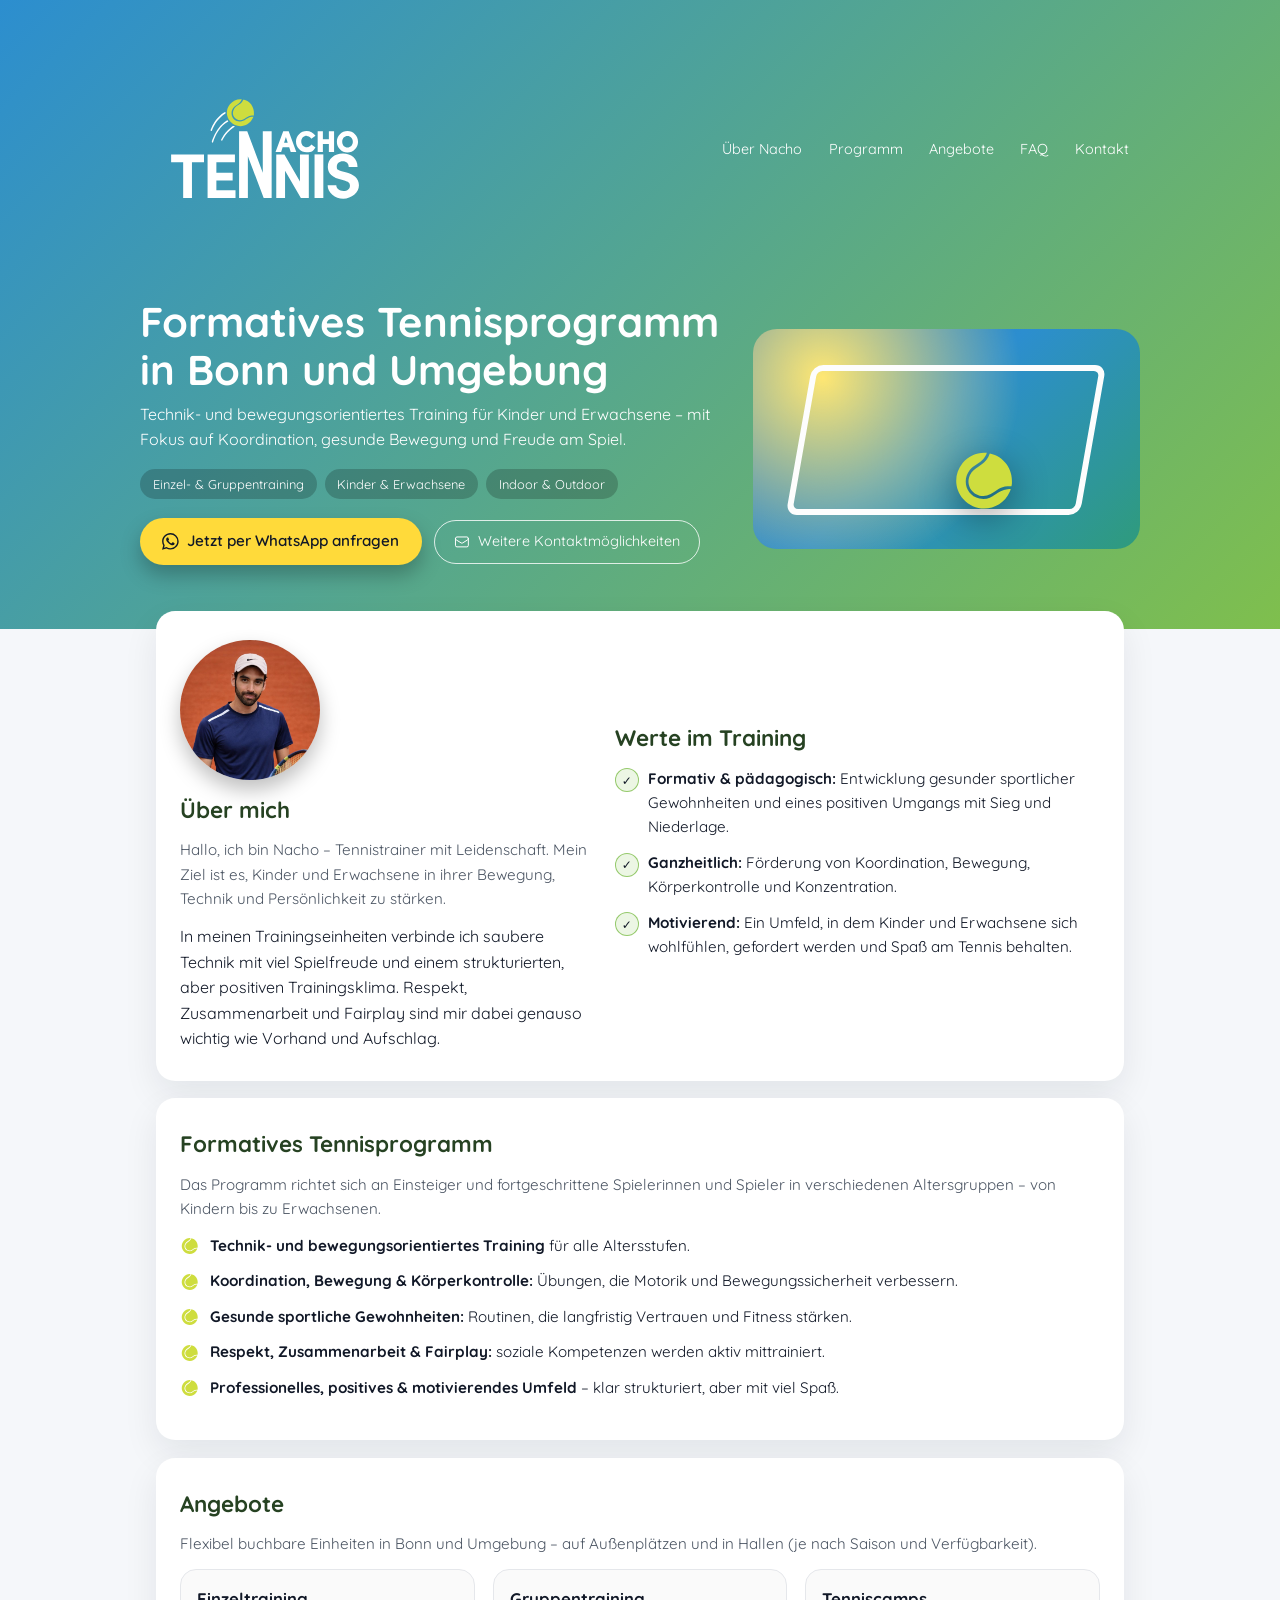
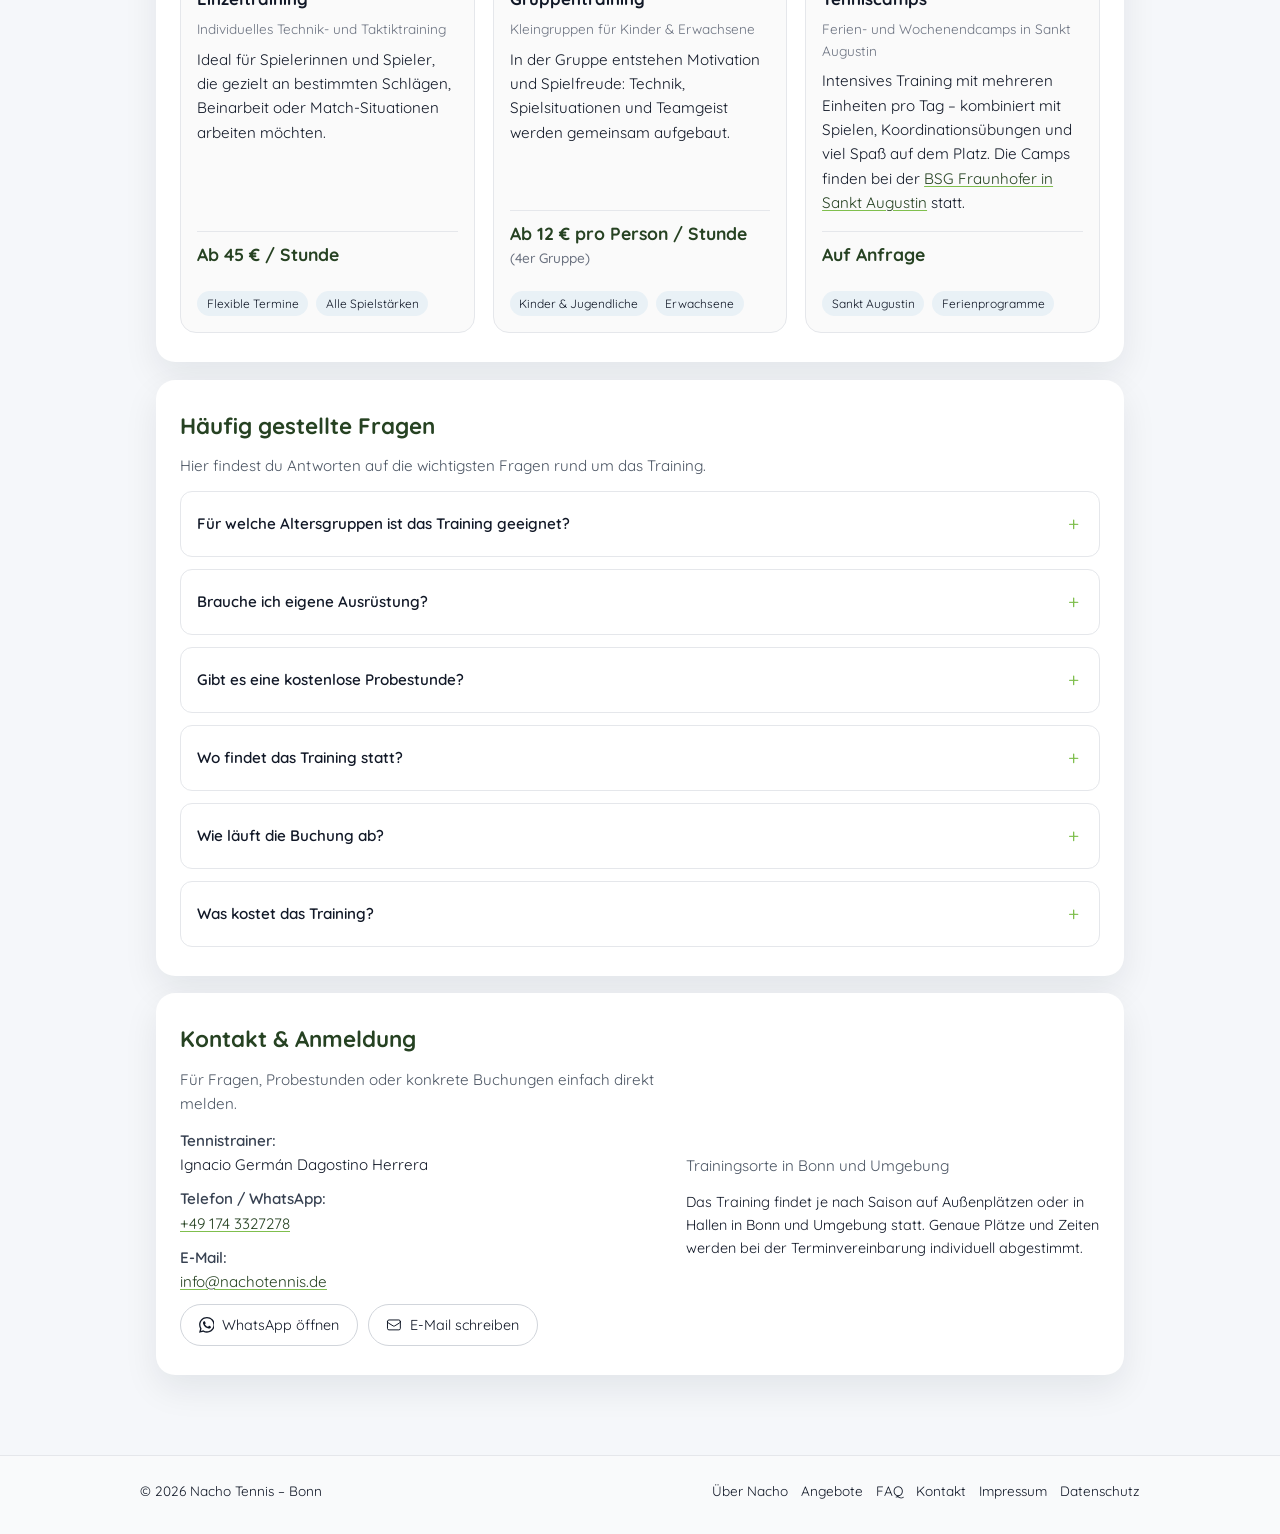
==== commit fc4f2c29: "feat: add FAQ link to footer navigation" ====
--- a/index.html
+++ b/index.html
@@ -509,6 +509,7 @@
         <div class="footer-links">
           <a href="#about">Über Nacho</a>
           <a href="#offers">Angebote</a>
+          <a href="#faq">FAQ</a>
           <a href="#contact">Kontakt</a>
           <a href="#" data-modal="impressum.html">Impressum</a>
           <a href="#" data-modal="datenschutz.html">Datenschutz</a>
